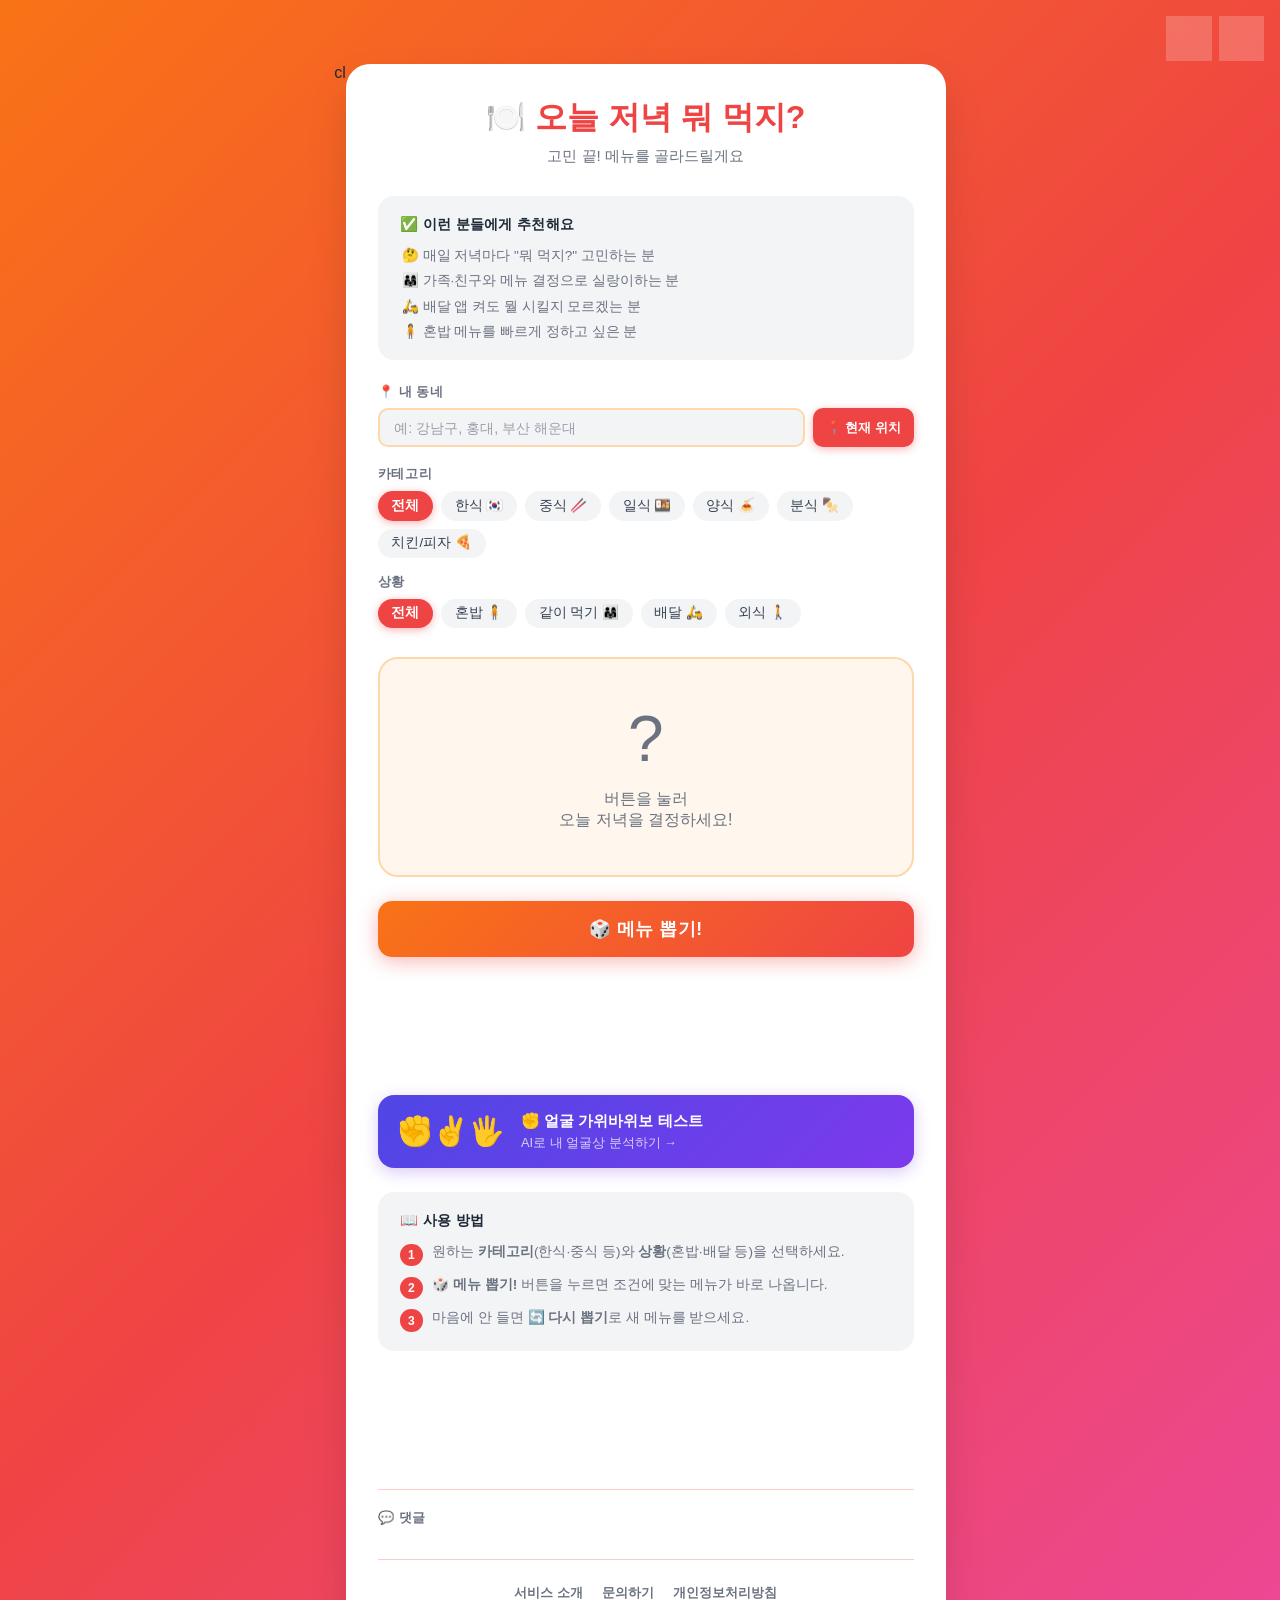
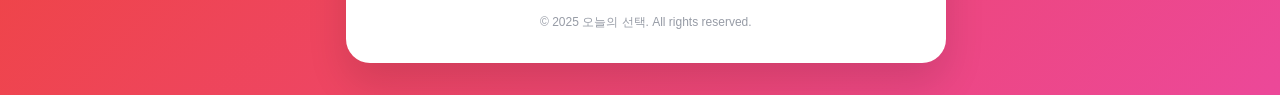
==== index.html @ 1752e68c "Add Microsoft Clarity (wq8yi0f5go) to all HTML pages Co-Authored-By: Claude Sonnet 4.6 <noreply@anth" ====
cl

<!DOCTYPE html>
<html lang="ko">
<head>
    <!-- Google tag (gtag.js) -->
    <script async src="https://www.googletagmanager.com/gtag/js?id=G-WR3RTEYFXM"></script>
    <script>
      window.dataLayer = window.dataLayer || [];
      function gtag(){dataLayer.push(arguments);}
      gtag('js', new Date());

      gtag('config', 'G-WR3RTEYFXM');
    </script>
    <script type="text/javascript">
      (function(c,l,a,r,i,t,y){
          c[a]=c[a]||function(){(c[a].q=c[a].q||[]).push(arguments)};
          t=l.createElement(r);t.async=1;t.src="https://www.clarity.ms/tag/"+i;
          y=l.getElementsByTagName(r)[0];y.parentNode.insertBefore(t,y);
      })(window, document, "clarity", "script", "wq8yi0f5go");
    </script>
    <meta charset="UTF-8">
    <meta name="viewport" content="width=device-width, initial-scale=1.0">
    <meta name="google-adsense-account" content="ca-pub-1196075023394827">
    <meta name="description" content="오늘 저녁 메뉴 고민, 이제 끝! 한식·중식·일식·양식·분식·치킨피자 중 상황에 맞는 메뉴를 1초 만에 추천받으세요. 혼밥, 배달, 외식, 같이 먹기 필터 지원.">
    <title>오늘 저녁 뭐 먹지? — 저녁 메뉴 랜덤 추천기</title>
    <link rel="stylesheet" href="style.css">
    <script async src="https://pagead2.googlesyndication.com/pagead/js/adsbygoogle.js?client=ca-pub-1196075023394827"
     crossorigin="anonymous"></script>
</head>
<body>
    <div class="top-controls">
        <button id="lang-toggle" class="ctrl-btn" title="Switch Language">EN</button>
        <button id="theme-toggle" class="ctrl-btn" title="Toggle Theme">🌙</button>
    </div>

    <div class="container">
        <h1 data-i18n="title">🍽️ 오늘 저녁 뭐 먹지?</h1>
        <p class="subtitle" data-i18n="subtitle">고민 끝! 메뉴를 골라드릴게요</p>

        <div class="info-section">
            <h2 data-i18n="recommendTitle">✅ 이런 분들에게 추천해요</h2>
            <ul>
                <li data-i18n="recommend1">🤔 매일 저녁마다 "뭐 먹지?" 고민하는 분</li>
                <li data-i18n="recommend2">👨‍👩‍👧 가족·친구와 메뉴 결정으로 실랑이하는 분</li>
                <li data-i18n="recommend3">🛵 배달 앱 켜도 뭘 시킬지 모르겠는 분</li>
                <li data-i18n="recommend4">🧍 혼밥 메뉴를 빠르게 정하고 싶은 분</li>
            </ul>
        </div>

        <div class="location-input-wrap">
            <label class="filter-label" for="location-input" data-i18n="locationLabel">📍 내 동네</label>
            <div class="location-row">
                <input type="text" id="location-input" class="location-input"
                    placeholder="예: 강남구, 홍대, 부산 해운대"
                    data-placeholder-ko="예: 강남구, 홍대, 부산 해운대"
                    data-placeholder-en="e.g. Gangnam, Hongdae, Busan"
                    maxlength="40">
                <button id="locate-btn" class="locate-btn" data-i18n="locateBtn" title="현재 위치 자동 감지">📍 현재 위치</button>
            </div>
        </div>

        <div class="filters">
            <div class="filter-group">
                <span class="filter-label" data-i18n="categoryLabel">카테고리</span>
                <div class="filter-buttons" id="category-filters">
                    <button class="filter-btn active" data-value="all" data-i18n="cat.all">전체</button>
                    <button class="filter-btn" data-value="korean" data-i18n="cat.korean">한식 🇰🇷</button>
                    <button class="filter-btn" data-value="chinese" data-i18n="cat.chinese">중식 🥢</button>
                    <button class="filter-btn" data-value="japanese" data-i18n="cat.japanese">일식 🍱</button>
                    <button class="filter-btn" data-value="western" data-i18n="cat.western">양식 🍝</button>
                    <button class="filter-btn" data-value="snack" data-i18n="cat.snack">분식 🍢</button>
                    <button class="filter-btn" data-value="chicken" data-i18n="cat.chicken">치킨/피자 🍕</button>
                </div>
            </div>
            <div class="filter-group">
                <span class="filter-label" data-i18n="situationLabel">상황</span>
                <div class="filter-buttons" id="situation-filters">
                    <button class="filter-btn active" data-value="all" data-i18n="sit.all">전체</button>
                    <button class="filter-btn" data-value="solo" data-i18n="sit.solo">혼밥 🧍</button>
                    <button class="filter-btn" data-value="together" data-i18n="sit.together">같이 먹기 👨‍👩‍👧</button>
                    <button class="filter-btn" data-value="delivery" data-i18n="sit.delivery">배달 🛵</button>
                    <button class="filter-btn" data-value="dine-out" data-i18n="sit.dineOut">외식 🚶</button>
                </div>
            </div>
        </div>

        <div class="result-area">
            <div class="result-card" id="result-card">
                <div class="card-placeholder" id="card-placeholder">
                    <span class="question-mark">?</span>
                    <p data-i18n="placeholderText">버튼을 눌러<br>오늘 저녁을 결정하세요!</p>
                </div>
                <div class="card-result hidden" id="card-result">
                    <div class="food-emoji" id="food-emoji"></div>
                    <div class="food-name" id="food-name"></div>
                    <div class="food-tags" id="food-tags"></div>
                    <div class="food-desc" id="food-desc"></div>
                    <div class="recipe-section" id="recipe-section">
                        <p class="recipe-title" data-i18n="recipeTitle">📋 만드는 방법</p>
                        <ol class="recipe-steps" id="recipe-steps"></ol>
                    </div>
                </div>
            </div>
        </div>

        <div class="action-buttons">
            <button id="pick-btn" class="pick-btn" data-i18n="pickBtn">🎲 메뉴 뽑기!</button>
            <button id="restaurant-btn" class="restaurant-btn hidden" data-i18n="restaurantBtn">📍 근처 맛집 찾기</button>
        </div>

        <div style="margin: 1.5rem 0; text-align: center; min-height: 90px;">
            <ins class="adsbygoogle"
                 style="display:block"
                 data-ad-client="ca-pub-1196075023394827"
                 data-ad-slot="auto"
                 data-ad-format="auto"
                 data-full-width-responsive="true"></ins>
            <script>(adsbygoogle = window.adsbygoogle || []).push({});</script>
        </div>

        <a href="./rps" class="app-link">
            <span class="app-link-emoji">✊✌️🖐️</span>
            <div class="app-link-text">
                <span class="app-link-title" data-i18n="rpsLinkTitle">얼굴 가위바위보 테스트</span>
                <span class="app-link-desc" data-i18n="rpsLinkDesc">AI로 내 얼굴상 분석하기 →</span>
            </div>
        </a>

        <div class="info-section">
            <h2 data-i18n="howToTitle">📖 사용 방법</h2>
            <ol class="step-list">
                <li><span data-i18n="howTo1">원하는 <strong>카테고리</strong>(한식·중식 등)와 <strong>상황</strong>(혼밥·배달 등)을 선택하세요.</span></li>
                <li><span data-i18n="howTo2"><strong>🎲 메뉴 뽑기!</strong> 버튼을 누르면 조건에 맞는 메뉴가 바로 나옵니다.</span></li>
                <li><span data-i18n="howTo3">마음에 안 들면 <strong>🔄 다시 뽑기</strong>로 새 메뉴를 받으세요.</span></li>
            </ol>
        </div>

        <div class="history hidden" id="history">
            <p class="history-title" data-i18n="historyTitle">최근 추천 기록</p>
            <div id="history-list"></div>
        </div>

        <div style="margin: 1.5rem 0; text-align: center; min-height: 90px;">
            <ins class="adsbygoogle"
                 style="display:block"
                 data-ad-client="ca-pub-1196075023394827"
                 data-ad-slot="auto"
                 data-ad-format="auto"
                 data-full-width-responsive="true"></ins>
            <script>(adsbygoogle = window.adsbygoogle || []).push({});</script>
        </div>

        <div class="comments-section">
            <p class="comments-title" data-i18n="commentsTitle">💬 댓글</p>
            <div id="disqus_thread"></div>
            <noscript>댓글을 보려면 JavaScript를 활성화해주세요. <a href="https://disqus.com/?ref_noscript">comments powered by Disqus.</a></noscript>
        </div>

        <footer class="site-footer">
            <nav>
                <a href="./about">서비스 소개</a>
                <a href="./contact">문의하기</a>
                <a href="./privacy">개인정보처리방침</a>
            </nav>
            <p>© 2025 오늘의 선택. All rights reserved.</p>
        </footer>
    </div>

    <script src="main.js?v=2"></script>
    <script>
        var disqus_config = function () {
            this.page.url = window.location.href;
            this.page.identifier = 'dinner-picker-v1';
        };
        (function() {
            var d = document, s = d.createElement('script');
            s.src = 'https://productbuilderlecture-1.disqus.com/embed.js';
            s.setAttribute('data-timestamp', +new Date());
            (d.head || d.body).appendChild(s);
        })();
    </script>
</body>
</html>
---- style.css ----
:root {
    --bg-gradient: linear-gradient(135deg, #f97316 0%, #ef4444 50%, #ec4899 100%);
    --container-bg: #ffffff;
    --text-color: #1f2937;
    --subtitle-color: #6b7280;
    --title-color: #ef4444;
    --card-shadow: 0 20px 40px rgba(0, 0, 0, 0.12);
    --btn-bg: linear-gradient(135deg, #f97316, #ef4444);
    --btn-shadow: rgba(239, 68, 68, 0.4);
    --filter-bg: #f3f4f6;
    --filter-active-bg: #ef4444;
    --filter-active-text: #ffffff;
    --filter-text: #374151;
    --card-bg: #fff7ed;
    --card-border: #fed7aa;
    --history-bg: #fef2f2;
    --history-border: #fecaca;
    --reroll-bg: #f3f4f6;
    --reroll-color: #374151;
    --tag-bg: #fee2e2;
    --tag-color: #dc2626;
}

body.dark-mode {
    --bg-gradient: linear-gradient(135deg, #1c1917 0%, #1e1b4b 100%);
    --container-bg: #1f2937;
    --text-color: #f9fafb;
    --subtitle-color: #9ca3af;
    --title-color: #fb923c;
    --card-shadow: 0 20px 40px rgba(0, 0, 0, 0.5);
    --btn-bg: linear-gradient(135deg, #ea580c, #dc2626);
    --btn-shadow: rgba(234, 88, 12, 0.4);
    --filter-bg: #374151;
    --filter-active-bg: #ea580c;
    --filter-active-text: #ffffff;
    --filter-text: #d1d5db;
    --card-bg: #292524;
    --card-border: #44403c;
    --history-bg: #1c1917;
    --history-border: #44403c;
    --reroll-bg: #374151;
    --reroll-color: #e5e7eb;
    --tag-bg: #431407;
    --tag-color: #fb923c;
}

* {
    box-sizing: border-box;
    margin: 0;
    padding: 0;
}

body {
    font-family: 'Apple SD Gothic Neo', 'Malgun Gothic', sans-serif;
    background: var(--bg-gradient);
    color: var(--text-color);
    min-height: 100vh;
    display: flex;
    justify-content: center;
    align-items: flex-start;
    padding: 4rem 1rem 2rem;
    transition: background 0.3s;
}

.top-controls {
    position: fixed;
    top: 1rem;
    right: 1rem;
    display: flex;
    gap: 0.5rem;
    z-index: 100;
}

.ctrl-btn {
    background: rgba(255, 255, 255, 0.2);
    border: 2px solid rgba(255, 255, 255, 0.5);
    color: white;
    font-size: 1rem;
    font-weight: 700;
    width: 2.8rem;
    height: 2.8rem;
    border-radius: 50%;
    cursor: pointer;
    display: flex;
    justify-content: center;
    align-items: center;
    transition: all 0.3s;
    backdrop-filter: blur(4px);
    font-family: inherit;
    letter-spacing: 0.03em;
}

.ctrl-btn:hover {
    background: rgba(255, 255, 255, 0.35);
    border-color: white;
    transform: scale(1.1);
}

/* keep old selector working for JS that references themeToggle */
.theme-toggle { font-size: 1.3rem; }

.container {
    background: var(--container-bg);
    padding: 2rem;
    border-radius: 24px;
    box-shadow: var(--card-shadow);
    width: 100%;
    max-width: 600px;
    transition: background 0.3s, box-shadow 0.3s;
}

h1 {
    color: var(--title-color);
    font-size: 2rem;
    text-align: center;
    margin-bottom: 0.4rem;
}

.subtitle {
    color: var(--subtitle-color);
    text-align: center;
    margin-bottom: 1.8rem;
    font-size: 0.95rem;
}

.filters {
    display: flex;
    flex-direction: column;
    gap: 1rem;
    margin-bottom: 1.8rem;
}

.filter-group {
    display: flex;
    flex-direction: column;
    gap: 0.5rem;
}

.filter-label {
    font-size: 0.8rem;
    font-weight: 700;
    color: var(--subtitle-color);
    text-transform: uppercase;
    letter-spacing: 0.05em;
}

.filter-buttons {
    display: flex;
    flex-wrap: wrap;
    gap: 0.5rem;
}

.filter-btn {
    padding: 0.35rem 0.85rem;
    border-radius: 999px;
    border: none;
    background: var(--filter-bg);
    color: var(--filter-text);
    font-size: 0.85rem;
    cursor: pointer;
    transition: all 0.2s;
    font-family: inherit;
}

.filter-btn:hover {
    opacity: 0.8;
    transform: translateY(-1px);
}

.filter-btn.active {
    background: var(--filter-active-bg);
    color: var(--filter-active-text);
    font-weight: 600;
    box-shadow: 0 2px 8px var(--btn-shadow);
}

.result-area {
    margin-bottom: 1.5rem;
}

.result-card {
    background: var(--card-bg);
    border: 2px solid var(--card-border);
    border-radius: 20px;
    padding: 2.5rem 2rem;
    min-height: 220px;
    display: flex;
    align-items: center;
    justify-content: center;
    transition: all 0.3s;
    position: relative;
    overflow: hidden;
}

.result-card.revealed {
    border-color: var(--filter-active-bg);
    box-shadow: 0 0 0 3px var(--btn-shadow);
}

.card-placeholder {
    text-align: center;
    color: var(--subtitle-color);
}

.question-mark {
    font-size: 4rem;
    display: block;
    margin-bottom: 0.8rem;
    animation: pulse 2s infinite;
}

@keyframes pulse {
    0%, 100% { transform: scale(1); opacity: 0.8; }
    50% { transform: scale(1.1); opacity: 1; }
}

@keyframes spin-in {
    0% { transform: rotateY(90deg) scale(0.8); opacity: 0; }
    60% { transform: rotateY(-10deg) scale(1.05); opacity: 1; }
    100% { transform: rotateY(0deg) scale(1); opacity: 1; }
}

@keyframes shake {
    0%, 100% { transform: translateX(0); }
    20% { transform: translateX(-6px); }
    40% { transform: translateX(6px); }
    60% { transform: translateX(-4px); }
    80% { transform: translateX(4px); }
}

.card-result {
    text-align: center;
    width: 100%;
    animation: spin-in 0.5s ease-out;
}

.card-result.hidden,
.card-placeholder.hidden {
    display: none;
}

.food-emoji {
    font-size: 4.5rem;
    margin-bottom: 0.8rem;
    display: block;
    line-height: 1;
}

.food-name {
    font-size: 1.8rem;
    font-weight: 800;
    color: var(--title-color);
    margin-bottom: 0.8rem;
}

.food-tags {
    display: flex;
    gap: 0.4rem;
    justify-content: center;
    flex-wrap: wrap;
    margin-bottom: 0.7rem;
}

.tag {
    background: var(--tag-bg);
    color: var(--tag-color);
    font-size: 0.78rem;
    font-weight: 600;
    padding: 0.2rem 0.6rem;
    border-radius: 999px;
}

.food-desc {
    color: var(--subtitle-color);
    font-size: 0.9rem;
    line-height: 1.5;
}

.recipe-section {
    margin-top: 1rem;
    padding-top: 1rem;
    border-top: 1px dashed var(--card-border);
    text-align: left;
}

.recipe-title {
    font-size: 0.8rem;
    font-weight: 800;
    color: var(--subtitle-color);
    text-transform: uppercase;
    letter-spacing: 0.05em;
    margin-bottom: 0.6rem;
    text-align: center;
}

.recipe-steps {
    counter-reset: recipe;
    list-style: none;
    display: flex;
    flex-direction: column;
    gap: 0.5rem;
}

.recipe-steps li {
    counter-increment: recipe;
    display: flex;
    align-items: flex-start;
    gap: 0.5rem;
    font-size: 0.83rem;
    color: var(--subtitle-color);
    line-height: 1.5;
}

.recipe-steps li::before {
    content: counter(recipe);
    background: var(--card-border);
    color: var(--title-color);
    font-size: 0.72rem;
    font-weight: 800;
    min-width: 1.3rem;
    height: 1.3rem;
    border-radius: 50%;
    display: flex;
    align-items: center;
    justify-content: center;
    flex-shrink: 0;
    margin-top: 0.1rem;
}

.action-buttons {
    display: flex;
    flex-direction: column;
    gap: 0.75rem;
    margin-bottom: 1.5rem;
}

.pick-btn {
    width: 100%;
    padding: 1rem;
    background: var(--btn-bg);
    color: white;
    border: none;
    border-radius: 14px;
    font-size: 1.1rem;
    font-weight: 700;
    cursor: pointer;
    transition: all 0.2s;
    box-shadow: 0 4px 20px var(--btn-shadow);
    font-family: inherit;
    letter-spacing: 0.03em;
}

.pick-btn:hover {
    transform: translateY(-2px);
    box-shadow: 0 8px 28px var(--btn-shadow);
}

.pick-btn:active {
    transform: translateY(0);
    animation: shake 0.3s ease;
}

.reroll-btn {
    width: 100%;
    padding: 0.75rem;
    background: var(--reroll-bg);
    color: var(--reroll-color);
    border: none;
    border-radius: 14px;
    font-size: 1rem;
    font-weight: 600;
    cursor: pointer;
    transition: all 0.2s;
    font-family: inherit;
}

.reroll-btn:hover {
    opacity: 0.8;
    transform: translateY(-1px);
}

.restaurant-btn {
    width: 100%;
    padding: 0.75rem;
    background: linear-gradient(135deg, #10b981, #059669);
    color: #ffffff;
    border: none;
    border-radius: 14px;
    font-size: 1rem;
    font-weight: 700;
    cursor: pointer;
    transition: all 0.2s;
    font-family: inherit;
    letter-spacing: 0.02em;
    box-shadow: 0 4px 16px rgba(16, 185, 129, 0.3);
}

.restaurant-btn:hover {
    transform: translateY(-2px);
    box-shadow: 0 8px 24px rgba(16, 185, 129, 0.4);
}

.restaurant-btn:active { transform: translateY(0); }

/* ── Location input ── */
.location-input-wrap {
    margin-bottom: 1.2rem;
    display: flex;
    flex-direction: column;
    gap: 0.45rem;
}

.location-row {
    display: flex;
    gap: 0.5rem;
}

.location-input {
    flex: 1;
    padding: 0.6rem 0.9rem;
    border-radius: 10px;
    border: 2px solid var(--card-border);
    background: var(--filter-bg);
    color: var(--text-color);
    font-size: 0.9rem;
    font-family: inherit;
    outline: none;
    transition: border-color 0.2s;
}

.location-input:focus {
    border-color: var(--filter-active-bg);
}

.location-input::placeholder {
    color: var(--subtitle-color);
    opacity: 0.65;
}

.locate-btn {
    padding: 0.6rem 0.8rem;
    border-radius: 10px;
    background: var(--filter-active-bg);
    color: white;
    border: none;
    cursor: pointer;
    font-size: 0.82rem;
    font-weight: 700;
    font-family: inherit;
    white-space: nowrap;
    flex-shrink: 0;
    transition: all 0.2s;
    box-shadow: 0 2px 8px var(--btn-shadow);
}

.locate-btn:hover { opacity: 0.85; transform: translateY(-1px); }
.locate-btn:disabled { opacity: 0.5; cursor: not-allowed; transform: none; }

.hidden {
    display: none !important;
}

.history {
    background: var(--history-bg);
    border: 1px solid var(--history-border);
    border-radius: 16px;
    padding: 1rem 1.2rem;
}

.history-title {
    font-size: 0.82rem;
    font-weight: 700;
    color: var(--subtitle-color);
    text-transform: uppercase;
    letter-spacing: 0.05em;
    margin-bottom: 0.75rem;
}

#history-list {
    display: flex;
    flex-wrap: wrap;
    gap: 0.5rem;
}

.history-item {
    background: var(--tag-bg);
    color: var(--tag-color);
    font-size: 0.85rem;
    padding: 0.3rem 0.75rem;
    border-radius: 999px;
    font-weight: 500;
}

.app-link {
    display: flex;
    align-items: center;
    gap: 1rem;
    background: linear-gradient(135deg, #4f46e5, #7c3aed);
    border-radius: 16px;
    padding: 1rem 1.2rem;
    text-decoration: none;
    margin-bottom: 1.5rem;
    transition: all 0.2s;
    box-shadow: 0 4px 16px rgba(109, 40, 217, 0.25);
}
.app-link:hover { transform: translateY(-2px); box-shadow: 0 8px 24px rgba(109, 40, 217, 0.35); }

.app-link-emoji { font-size: 1.8rem; flex-shrink: 0; }

.app-link-text {
    display: flex; flex-direction: column; gap: 0.2rem;
}
.app-link-title {
    font-size: 0.95rem; font-weight: 800;
    color: #ffffff;
}
.app-link-desc {
    font-size: 0.8rem; color: rgba(255,255,255,0.75);
}

.comments-section {
    margin-top: 1.5rem;
    border-top: 1px solid var(--history-border);
    padding-top: 1.2rem;
}

.comments-title {
    font-size: 0.82rem;
    font-weight: 700;
    color: var(--subtitle-color);
    text-transform: uppercase;
    letter-spacing: 0.05em;
    margin-bottom: 1rem;
}

#disqus_thread {
    color-scheme: light;
}

body.dark-mode #disqus_thread {
    color-scheme: dark;
}

/* ── Site Footer ── */
.site-footer {
    margin-top: 2rem;
    padding-top: 1.5rem;
    border-top: 1px solid var(--history-border);
    text-align: center;
}

.site-footer nav {
    display: flex;
    justify-content: center;
    flex-wrap: wrap;
    gap: 0.3rem 1.2rem;
    margin-bottom: 0.75rem;
}

.site-footer nav a {
    font-size: 0.82rem;
    color: var(--subtitle-color);
    text-decoration: none;
    font-weight: 600;
    transition: color 0.2s;
}

.site-footer nav a:hover {
    color: var(--title-color);
}

.site-footer p {
    font-size: 0.75rem;
    color: var(--subtitle-color);
    opacity: 0.7;
}

/* ── Info Section ── */
.info-section {
    background: var(--filter-bg);
    border-radius: 16px;
    padding: 1.2rem 1.4rem;
    margin-bottom: 1.5rem;
}

.info-section h2 {
    font-size: 0.9rem;
    font-weight: 800;
    color: var(--text-color);
    margin-bottom: 0.8rem;
    letter-spacing: 0.02em;
}

.info-section ul {
    list-style: none;
    display: flex;
    flex-direction: column;
    gap: 0.45rem;
}

.info-section ul li {
    font-size: 0.85rem;
    color: var(--subtitle-color);
    padding-left: 0.1rem;
}

.step-list {
    counter-reset: steps;
    list-style: none;
    display: flex;
    flex-direction: column;
    gap: 0.6rem;
}

.step-list li {
    counter-increment: steps;
    display: flex;
    align-items: flex-start;
    gap: 0.6rem;
    font-size: 0.85rem;
    color: var(--subtitle-color);
}

.step-list li::before {
    content: counter(steps);
    background: var(--filter-active-bg);
    color: #fff;
    font-size: 0.75rem;
    font-weight: 800;
    width: 1.4rem;
    height: 1.4rem;
    border-radius: 50%;
    display: flex;
    align-items: center;
    justify-content: center;
    flex-shrink: 0;
    margin-top: 0.05rem;
}

/* ── Static pages (about, contact, privacy) ── */
.page-container {
    background: var(--container-bg);
    padding: 2rem;
    border-radius: 24px;
    box-shadow: var(--card-shadow);
    width: 100%;
    max-width: 680px;
    transition: background 0.3s, box-shadow 0.3s;
}

.page-back {
    display: inline-flex;
    align-items: center;
    gap: 0.3rem;
    font-size: 0.85rem;
    font-weight: 600;
    color: var(--subtitle-color);
    text-decoration: none;
    margin-bottom: 1.5rem;
    padding: 0.35rem 0.8rem;
    border-radius: 999px;
    background: var(--filter-bg);
    border: 1px solid var(--history-border);
    transition: all 0.2s;
}

.page-back:hover { opacity: 0.75; transform: translateX(-2px); }

.page-header {
    margin-bottom: 2rem;
    padding-bottom: 1.2rem;
    border-bottom: 1px solid var(--history-border);
}

.page-header h1 {
    font-size: 1.6rem;
    text-align: left;
    margin-bottom: 0.4rem;
}

.page-header p {
    font-size: 0.9rem;
    color: var(--subtitle-color);
}

.page-section {
    margin-bottom: 1.8rem;
}

.page-section h2 {
    font-size: 1rem;
    font-weight: 800;
    color: var(--text-color);
    margin-bottom: 0.7rem;
    padding-left: 0.7rem;
    border-left: 3px solid var(--filter-active-bg);
}

.page-section p, .page-section li {
    font-size: 0.9rem;
    color: var(--subtitle-color);
    line-height: 1.75;
}

.page-section ul {
    padding-left: 1.2rem;
    display: flex;
    flex-direction: column;
    gap: 0.35rem;
}

.contact-card {
    background: var(--filter-bg);
    border-radius: 14px;
    padding: 1.2rem 1.4rem;
    display: flex;
    flex-direction: column;
    gap: 0.9rem;
}

.contact-row {
    display: flex;
    align-items: center;
    gap: 0.75rem;
    font-size: 0.9rem;
    color: var(--text-color);
}

.contact-row span:first-child {
    font-size: 1.3rem;
    width: 2rem;
    text-align: center;
    flex-shrink: 0;
}

.contact-row a {
    color: var(--title-color);
    text-decoration: none;
    font-weight: 600;
}

.contact-row a:hover { text-decoration: underline; }

@media (max-width: 480px) {
    body {
        padding: 3.5rem 0.75rem 1.5rem;
    }
    .container {
        padding: 1.5rem 1.2rem;
    }
    h1 {
        font-size: 1.6rem;
    }
    .food-emoji {
        font-size: 3.5rem;
    }
    .food-name {
        font-size: 1.5rem;
    }
    .page-container {
        padding: 1.5rem 1.2rem;
    }
}
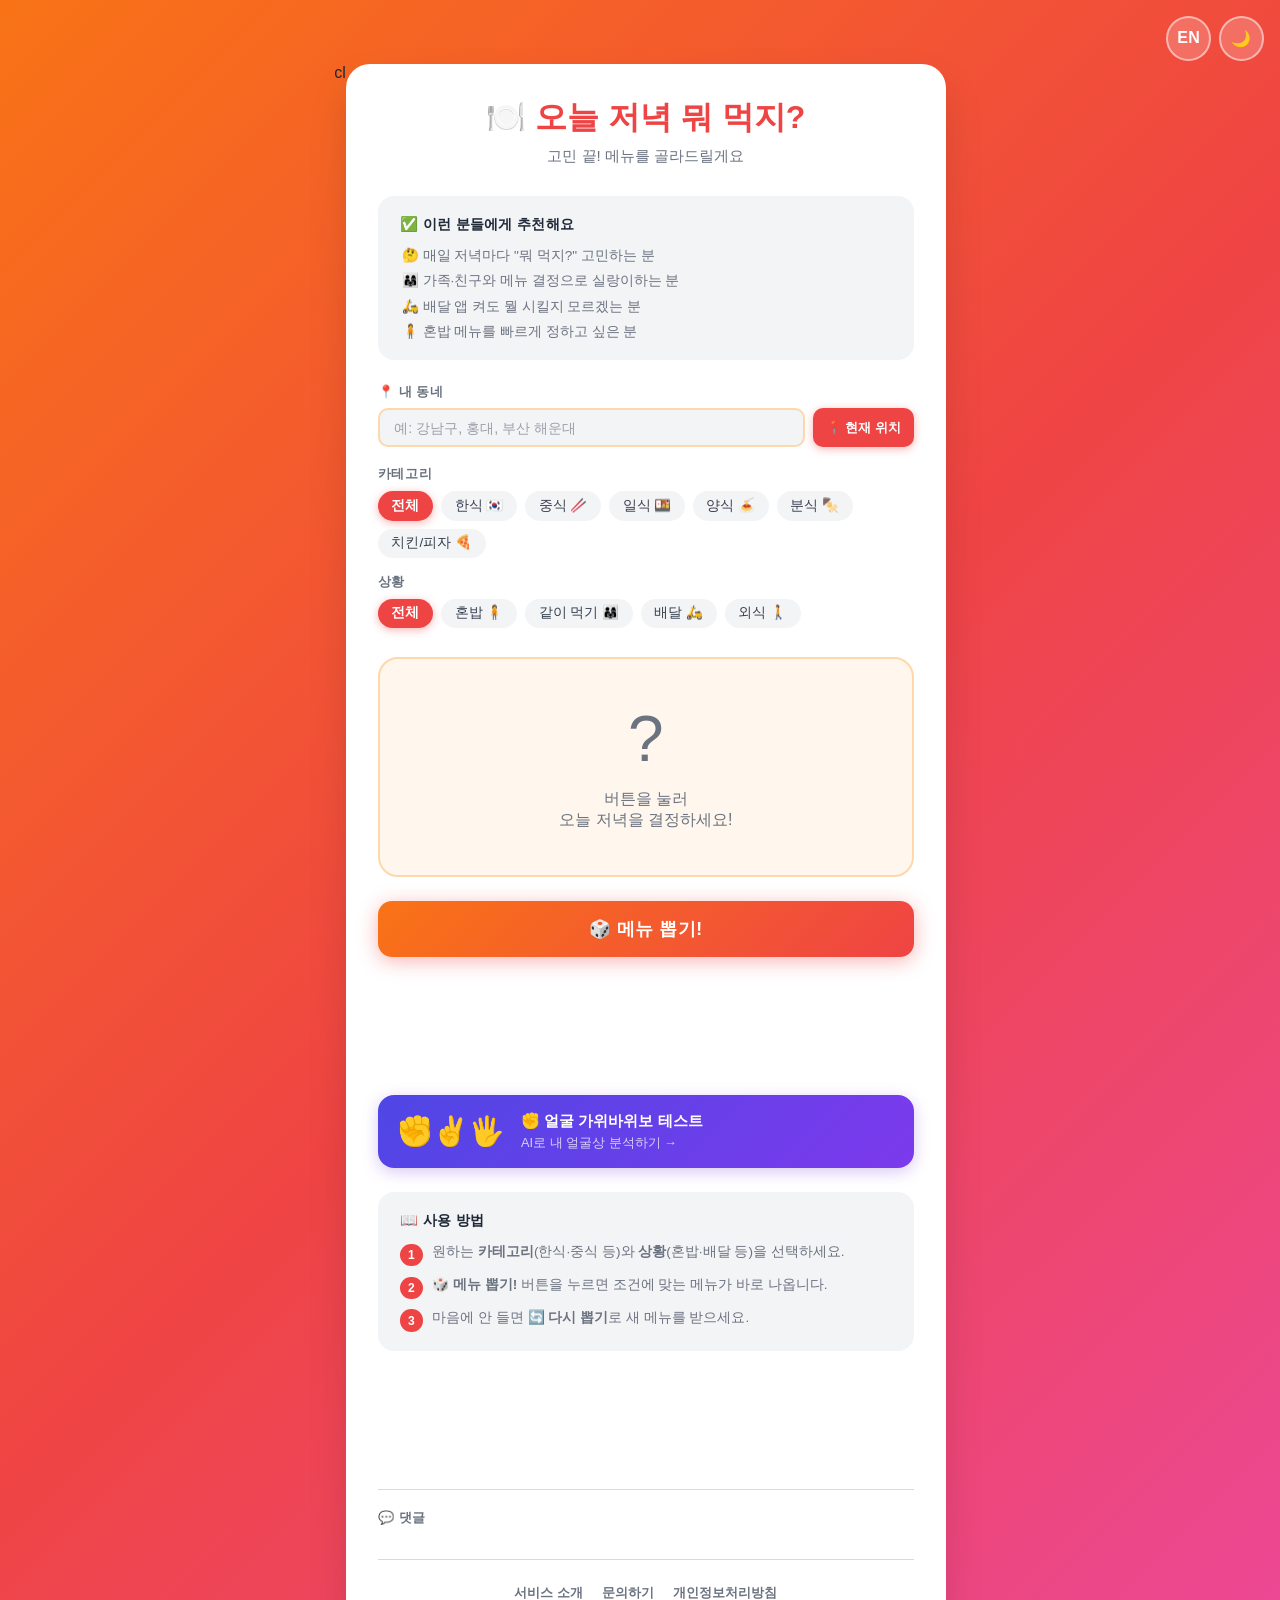
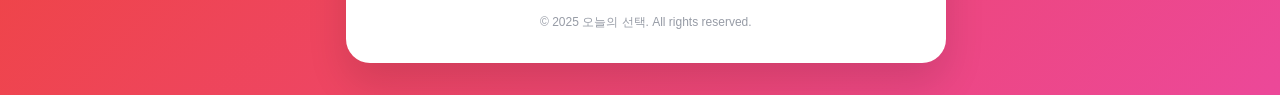
==== commit c2223a8b: "Add favicon (bowl with steam) to all HTML pages Co-Authored-By: Claude Sonnet 4.6 <noreply@anthropic" ====
--- a/index.html
+++ b/index.html
@@ -24,6 +24,8 @@
     <meta name="google-adsense-account" content="ca-pub-1196075023394827">
     <meta name="description" content="오늘 저녁 메뉴 고민, 이제 끝! 한식·중식·일식·양식·분식·치킨피자 중 상황에 맞는 메뉴를 1초 만에 추천받으세요. 혼밥, 배달, 외식, 같이 먹기 필터 지원.">
     <title>오늘 저녁 뭐 먹지? — 저녁 메뉴 랜덤 추천기</title>
+    <link rel="icon" type="image/svg+xml" href="favicon.svg">
+    <link rel="icon" type="image/x-icon" href="favicon.ico">
     <link rel="stylesheet" href="style.css">
     <script async src="https://pagead2.googlesyndication.com/pagead/js/adsbygoogle.js?client=ca-pub-1196075023394827"
      crossorigin="anonymous"></script>
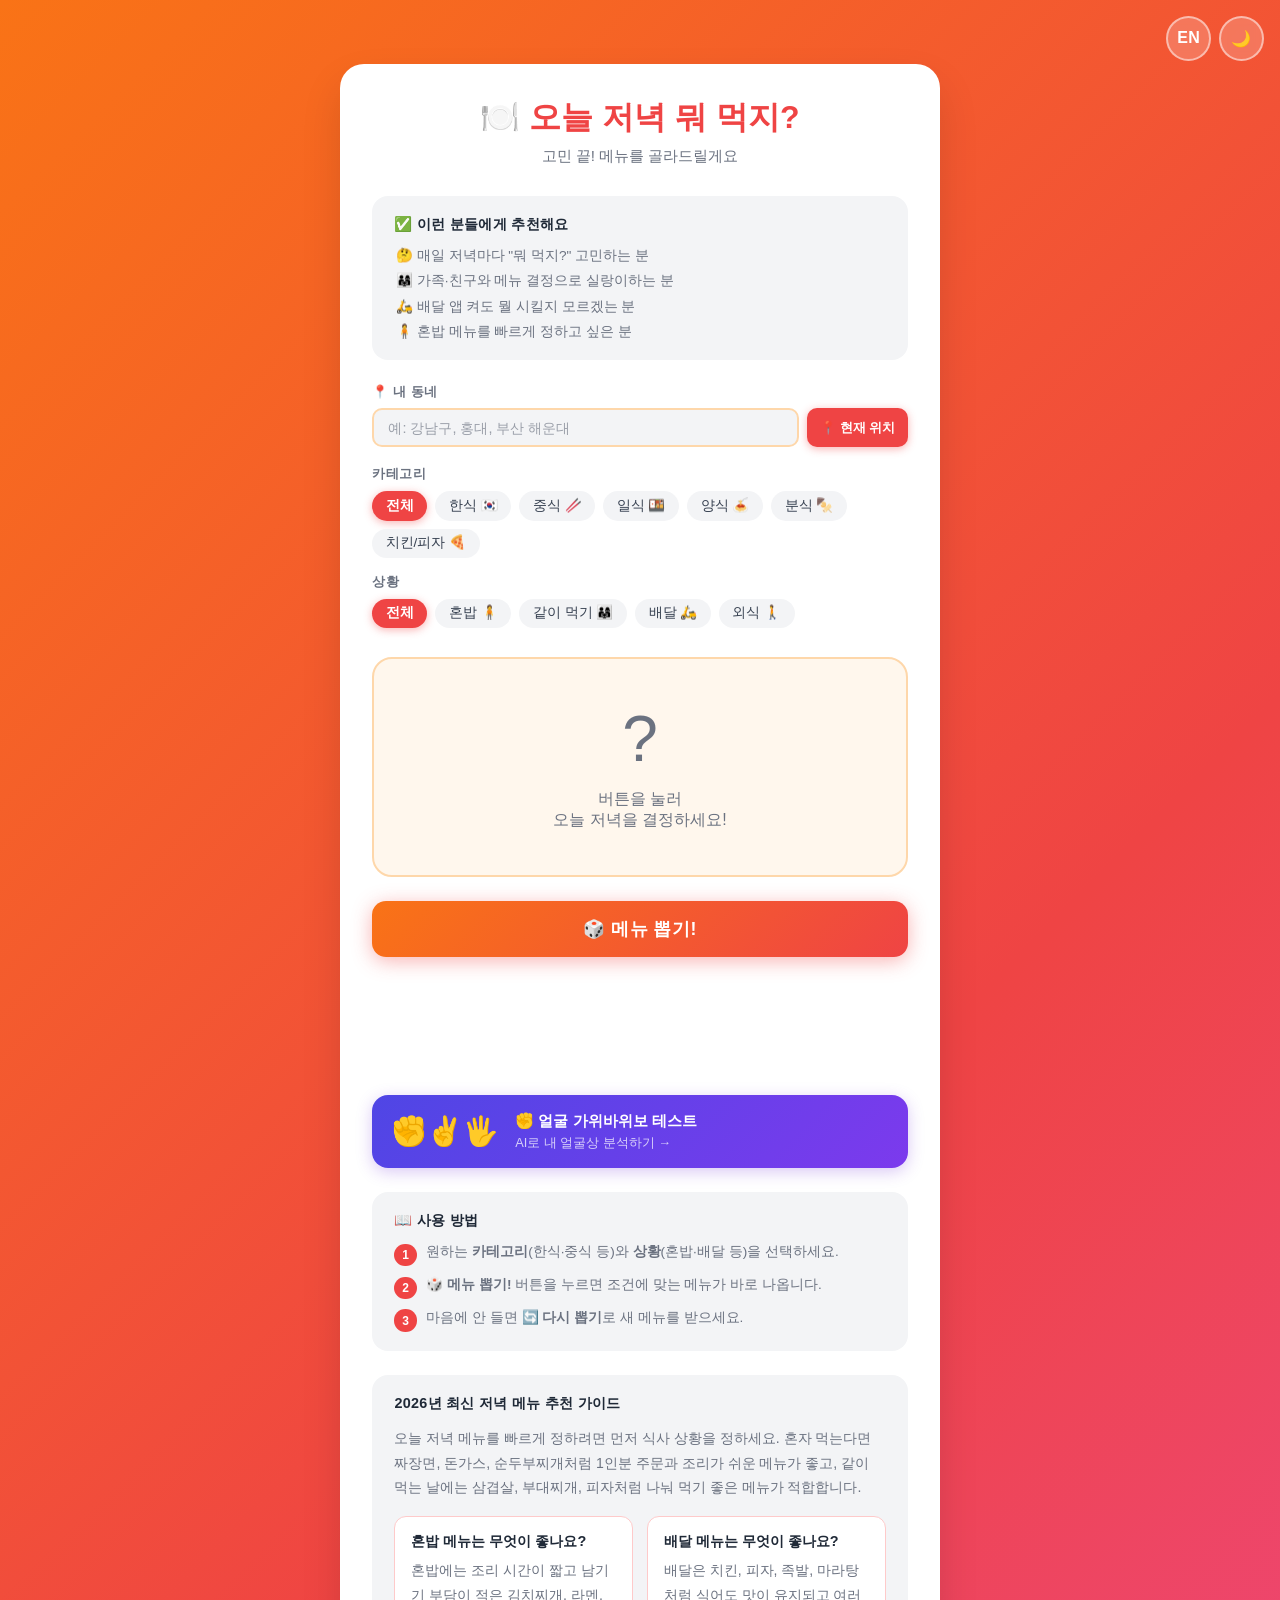
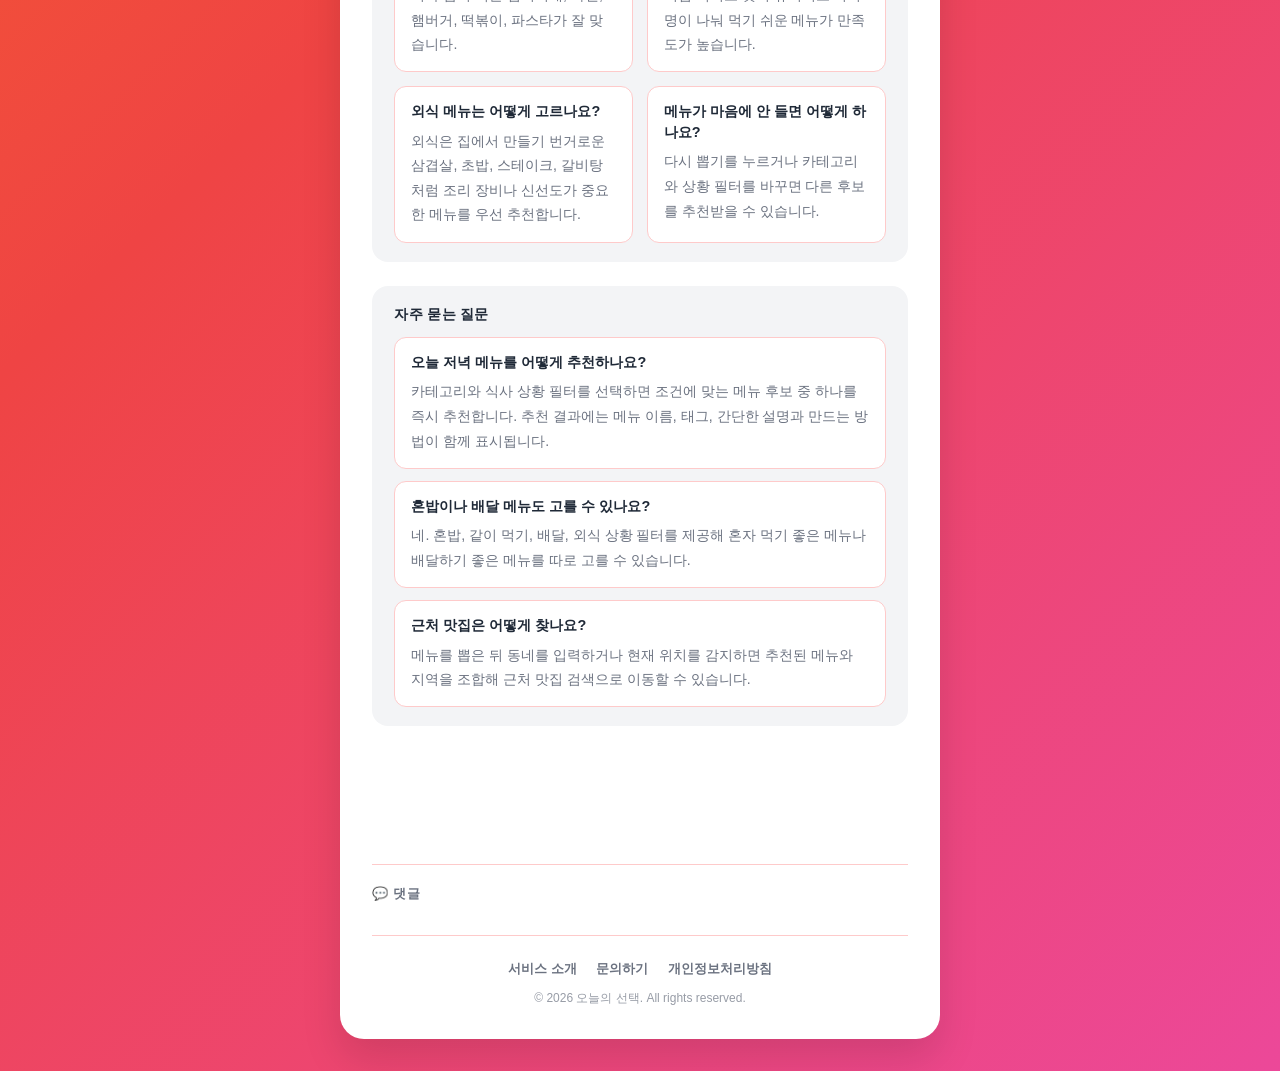
==== commit bb5a7e55: "Optimize site for SEO and AI search" ====
--- a/index.html
+++ b/index.html
@@ -1,5 +1,3 @@
-cl
-
 <!DOCTYPE html>
 <html lang="ko">
 <head>
@@ -23,12 +21,103 @@
     <meta name="viewport" content="width=device-width, initial-scale=1.0">
     <meta name="google-adsense-account" content="ca-pub-1196075023394827">
     <meta name="description" content="오늘 저녁 메뉴 고민, 이제 끝! 한식·중식·일식·양식·분식·치킨피자 중 상황에 맞는 메뉴를 1초 만에 추천받으세요. 혼밥, 배달, 외식, 같이 먹기 필터 지원.">
+    <meta name="robots" content="index, follow, max-image-preview:large, max-snippet:-1, max-video-preview:-1">
+    <meta name="author" content="오늘의 선택">
+    <meta name="theme-color" content="#ef4444">
+    <link rel="canonical" href="https://leemunsu81.github.io/product-builder-lecture/">
+    <link rel="alternate" hreflang="ko" href="https://leemunsu81.github.io/product-builder-lecture/">
+    <link rel="alternate" hreflang="x-default" href="https://leemunsu81.github.io/product-builder-lecture/">
+    <meta property="og:type" content="website">
+    <meta property="og:locale" content="ko_KR">
+    <meta property="og:site_name" content="오늘의 선택">
+    <meta property="og:title" content="오늘 저녁 뭐 먹지? — 저녁 메뉴 랜덤 추천기">
+    <meta property="og:description" content="한식·중식·일식·양식·분식·치킨피자와 혼밥·배달·외식 상황을 조합해 오늘 저녁 메뉴를 빠르게 추천합니다.">
+    <meta property="og:url" content="https://leemunsu81.github.io/product-builder-lecture/">
+    <meta name="twitter:card" content="summary_large_image">
+    <meta property="og:image" content="https://leemunsu81.github.io/product-builder-lecture/og-image.svg">
+    <meta property="og:image:type" content="image/svg+xml">
+    <meta property="og:image:width" content="1200">
+    <meta property="og:image:height" content="630">
+    <meta name="twitter:image" content="https://leemunsu81.github.io/product-builder-lecture/og-image.svg">
+    <meta name="twitter:title" content="오늘 저녁 뭐 먹지? — 저녁 메뉴 랜덤 추천기">
+    <meta name="twitter:description" content="상황과 카테고리에 맞춰 오늘 저녁 메뉴를 1초 만에 추천받으세요.">
     <title>오늘 저녁 뭐 먹지? — 저녁 메뉴 랜덤 추천기</title>
     <link rel="icon" type="image/svg+xml" href="favicon.svg">
     <link rel="icon" type="image/x-icon" href="favicon.ico">
     <link rel="stylesheet" href="style.css">
     <script async src="https://pagead2.googlesyndication.com/pagead/js/adsbygoogle.js?client=ca-pub-1196075023394827"
      crossorigin="anonymous"></script>
+    <script type="application/ld+json">
+    {
+      "@context": "https://schema.org",
+      "@graph": [
+        {
+          "@type": "WebSite",
+          "@id": "https://leemunsu81.github.io/product-builder-lecture/#website",
+          "url": "https://leemunsu81.github.io/product-builder-lecture/",
+          "name": "오늘의 선택",
+          "inLanguage": "ko-KR",
+          "description": "저녁 메뉴 추천과 AI 얼굴 인상 분석을 제공하는 일상 결정 도우미 사이트입니다.",
+          "publisher": { "@id": "https://leemunsu81.github.io/product-builder-lecture/#organization" }
+        },
+        {
+          "@type": "Organization",
+          "@id": "https://leemunsu81.github.io/product-builder-lecture/#organization",
+          "name": "오늘의 선택",
+          "url": "https://leemunsu81.github.io/product-builder-lecture/",
+          "logo": "https://leemunsu81.github.io/product-builder-lecture/favicon.svg",
+          "contactPoint": {
+            "@type": "ContactPoint",
+            "email": "leemunsu81@gmail.com",
+            "contactType": "customer support",
+            "availableLanguage": ["ko", "en"]
+          }
+        },
+        {
+          "@type": "WebApplication",
+          "@id": "https://leemunsu81.github.io/product-builder-lecture/#dinner-picker",
+          "name": "오늘 저녁 뭐 먹지?",
+          "url": "https://leemunsu81.github.io/product-builder-lecture/",
+          "applicationCategory": "LifestyleApplication",
+          "operatingSystem": "Web",
+          "inLanguage": "ko-KR",
+          "isAccessibleForFree": true,
+          "description": "한식, 중식, 일식, 양식, 분식, 치킨·피자 카테고리와 혼밥, 같이 먹기, 배달, 외식 상황을 조합해 저녁 메뉴를 추천합니다.",
+          "offers": { "@type": "Offer", "price": "0", "priceCurrency": "KRW" }
+        },
+        {
+          "@type": "FAQPage",
+          "@id": "https://leemunsu81.github.io/product-builder-lecture/#faq",
+          "mainEntity": [
+            {
+              "@type": "Question",
+              "name": "오늘 저녁 메뉴를 어떻게 추천하나요?",
+              "acceptedAnswer": {
+                "@type": "Answer",
+                "text": "카테고리와 식사 상황 필터를 선택하면 조건에 맞는 메뉴 후보 중 하나를 즉시 추천합니다. 추천 결과에는 메뉴 이름, 태그, 간단한 설명과 만드는 방법이 함께 표시됩니다."
+              }
+            },
+            {
+              "@type": "Question",
+              "name": "혼밥이나 배달 메뉴도 고를 수 있나요?",
+              "acceptedAnswer": {
+                "@type": "Answer",
+                "text": "네. 혼밥, 같이 먹기, 배달, 외식 상황 필터를 제공해 혼자 먹기 좋은 메뉴나 배달하기 좋은 메뉴를 따로 고를 수 있습니다."
+              }
+            },
+            {
+              "@type": "Question",
+              "name": "근처 맛집은 어떻게 찾나요?",
+              "acceptedAnswer": {
+                "@type": "Answer",
+                "text": "메뉴를 뽑은 뒤 동네를 입력하거나 현재 위치를 감지하면 추천된 메뉴와 지역을 조합해 근처 맛집 검색으로 이동할 수 있습니다."
+              }
+            }
+          ]
+        }
+      ]
+    }
+    </script>
 </head>
 <body>
     <div class="top-controls">
@@ -138,6 +227,50 @@
             </ol>
         </div>
 
+
+        <section class="info-section seo-content" aria-labelledby="dinner-guide-title">
+            <h2 id="dinner-guide-title">2026년 최신 저녁 메뉴 추천 가이드</h2>
+            <p class="quick-answer">
+                오늘 저녁 메뉴를 빠르게 정하려면 먼저 식사 상황을 정하세요. 혼자 먹는다면 짜장면, 돈가스, 순두부찌개처럼 1인분 주문과 조리가 쉬운 메뉴가 좋고, 같이 먹는 날에는 삼겹살, 부대찌개, 피자처럼 나눠 먹기 좋은 메뉴가 적합합니다.
+            </p>
+            <div class="seo-grid">
+                <div>
+                    <h3>혼밥 메뉴는 무엇이 좋나요?</h3>
+                    <p>혼밥에는 조리 시간이 짧고 남기기 부담이 적은 김치찌개, 라멘, 햄버거, 떡볶이, 파스타가 잘 맞습니다.</p>
+                </div>
+                <div>
+                    <h3>배달 메뉴는 무엇이 좋나요?</h3>
+                    <p>배달은 치킨, 피자, 족발, 마라탕처럼 식어도 맛이 유지되고 여러 명이 나눠 먹기 쉬운 메뉴가 만족도가 높습니다.</p>
+                </div>
+                <div>
+                    <h3>외식 메뉴는 어떻게 고르나요?</h3>
+                    <p>외식은 집에서 만들기 번거로운 삼겹살, 초밥, 스테이크, 갈비탕처럼 조리 장비나 신선도가 중요한 메뉴를 우선 추천합니다.</p>
+                </div>
+                <div>
+                    <h3>메뉴가 마음에 안 들면 어떻게 하나요?</h3>
+                    <p>다시 뽑기를 누르거나 카테고리와 상황 필터를 바꾸면 다른 후보를 추천받을 수 있습니다.</p>
+                </div>
+            </div>
+        </section>
+
+        <section class="info-section faq-section" aria-labelledby="faq-title">
+            <h2 id="faq-title">자주 묻는 질문</h2>
+            <div class="faq-list">
+                <article>
+                    <h3>오늘 저녁 메뉴를 어떻게 추천하나요?</h3>
+                    <p>카테고리와 식사 상황 필터를 선택하면 조건에 맞는 메뉴 후보 중 하나를 즉시 추천합니다. 추천 결과에는 메뉴 이름, 태그, 간단한 설명과 만드는 방법이 함께 표시됩니다.</p>
+                </article>
+                <article>
+                    <h3>혼밥이나 배달 메뉴도 고를 수 있나요?</h3>
+                    <p>네. 혼밥, 같이 먹기, 배달, 외식 상황 필터를 제공해 혼자 먹기 좋은 메뉴나 배달하기 좋은 메뉴를 따로 고를 수 있습니다.</p>
+                </article>
+                <article>
+                    <h3>근처 맛집은 어떻게 찾나요?</h3>
+                    <p>메뉴를 뽑은 뒤 동네를 입력하거나 현재 위치를 감지하면 추천된 메뉴와 지역을 조합해 근처 맛집 검색으로 이동할 수 있습니다.</p>
+                </article>
+            </div>
+        </section>
+
         <div class="history hidden" id="history">
             <p class="history-title" data-i18n="historyTitle">최근 추천 기록</p>
             <div id="history-list"></div>
@@ -165,7 +298,7 @@
                 <a href="./contact">문의하기</a>
                 <a href="./privacy">개인정보처리방침</a>
             </nav>
-            <p>© 2025 오늘의 선택. All rights reserved.</p>
+            <p>© 2026 오늘의 선택. All rights reserved.</p>
         </footer>
     </div>
 
--- a/style.css
+++ b/style.css
@@ -761,3 +761,50 @@
         padding: 1.5rem 1.2rem;
     }
 }
+
+
+/* ── SEO and GEO content blocks ── */
+.seo-content p,
+.faq-section p {
+    font-size: 0.88rem;
+    color: var(--subtitle-color);
+    line-height: 1.75;
+}
+
+.quick-answer {
+    margin-bottom: 1rem;
+}
+
+.seo-grid {
+    display: grid;
+    grid-template-columns: repeat(2, minmax(0, 1fr));
+    gap: 0.85rem;
+}
+
+.seo-grid > div,
+.faq-list article {
+    background: var(--container-bg);
+    border: 1px solid var(--history-border);
+    border-radius: 12px;
+    padding: 0.9rem 1rem;
+}
+
+.seo-grid h3,
+.faq-list h3 {
+    font-size: 0.9rem;
+    color: var(--text-color);
+    margin-bottom: 0.4rem;
+    line-height: 1.45;
+}
+
+.faq-list {
+    display: flex;
+    flex-direction: column;
+    gap: 0.75rem;
+}
+
+@media (max-width: 560px) {
+    .seo-grid {
+        grid-template-columns: 1fr;
+    }
+}
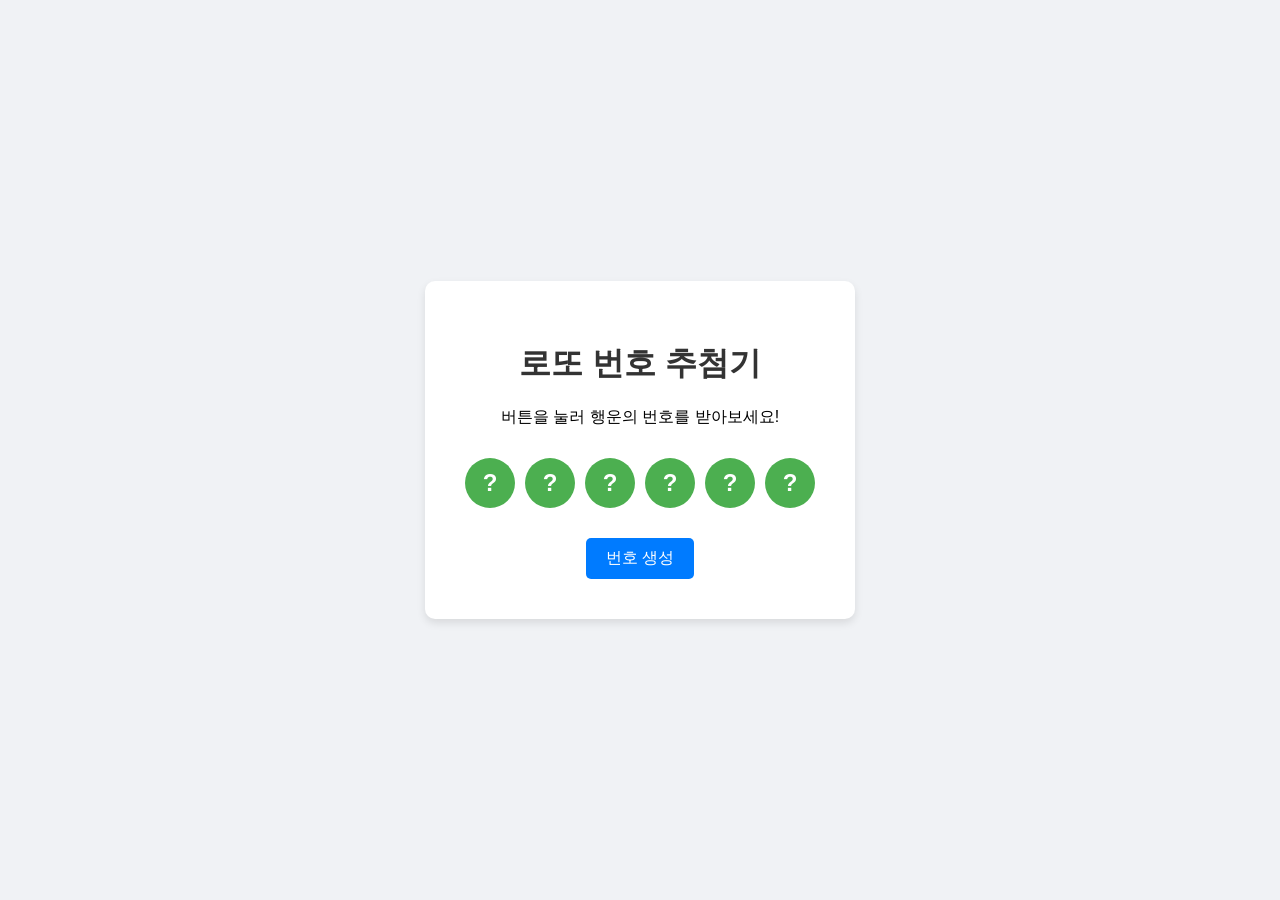
==== commit e522560b: "Create lotto number generator" ====
--- a/index.html
+++ b/index.html
@@ -1,319 +1,93 @@
 <!DOCTYPE html>
 <html lang="ko">
 <head>
-    <!-- Google tag (gtag.js) -->
-    <script async src="https://www.googletagmanager.com/gtag/js?id=G-WR3RTEYFXM"></script>
-    <script>
-      window.dataLayer = window.dataLayer || [];
-      function gtag(){dataLayer.push(arguments);}
-      gtag('js', new Date());
-
-      gtag('config', 'G-WR3RTEYFXM');
-    </script>
-    <script type="text/javascript">
-      (function(c,l,a,r,i,t,y){
-          c[a]=c[a]||function(){(c[a].q=c[a].q||[]).push(arguments)};
-          t=l.createElement(r);t.async=1;t.src="https://www.clarity.ms/tag/"+i;
-          y=l.getElementsByTagName(r)[0];y.parentNode.insertBefore(t,y);
-      })(window, document, "clarity", "script", "wq8yi0f5go");
-    </script>
     <meta charset="UTF-8">
     <meta name="viewport" content="width=device-width, initial-scale=1.0">
-    <meta name="google-adsense-account" content="ca-pub-1196075023394827">
-    <meta name="description" content="오늘 저녁 메뉴 고민, 이제 끝! 한식·중식·일식·양식·분식·치킨피자 중 상황에 맞는 메뉴를 1초 만에 추천받으세요. 혼밥, 배달, 외식, 같이 먹기 필터 지원.">
-    <meta name="robots" content="index, follow, max-image-preview:large, max-snippet:-1, max-video-preview:-1">
-    <meta name="author" content="오늘의 선택">
-    <meta name="theme-color" content="#ef4444">
-    <link rel="canonical" href="https://leemunsu81.github.io/product-builder-lecture/">
-    <link rel="alternate" hreflang="ko" href="https://leemunsu81.github.io/product-builder-lecture/">
-    <link rel="alternate" hreflang="x-default" href="https://leemunsu81.github.io/product-builder-lecture/">
-    <meta property="og:type" content="website">
-    <meta property="og:locale" content="ko_KR">
-    <meta property="og:site_name" content="오늘의 선택">
-    <meta property="og:title" content="오늘 저녁 뭐 먹지? — 저녁 메뉴 랜덤 추천기">
-    <meta property="og:description" content="한식·중식·일식·양식·분식·치킨피자와 혼밥·배달·외식 상황을 조합해 오늘 저녁 메뉴를 빠르게 추천합니다.">
-    <meta property="og:url" content="https://leemunsu81.github.io/product-builder-lecture/">
-    <meta name="twitter:card" content="summary_large_image">
-    <meta property="og:image" content="https://leemunsu81.github.io/product-builder-lecture/og-image.svg">
-    <meta property="og:image:type" content="image/svg+xml">
-    <meta property="og:image:width" content="1200">
-    <meta property="og:image:height" content="630">
-    <meta name="twitter:image" content="https://leemunsu81.github.io/product-builder-lecture/og-image.svg">
-    <meta name="twitter:title" content="오늘 저녁 뭐 먹지? — 저녁 메뉴 랜덤 추천기">
-    <meta name="twitter:description" content="상황과 카테고리에 맞춰 오늘 저녁 메뉴를 1초 만에 추천받으세요.">
-    <title>오늘 저녁 뭐 먹지? — 저녁 메뉴 랜덤 추천기</title>
-    <link rel="icon" type="image/svg+xml" href="favicon.svg">
-    <link rel="icon" type="image/x-icon" href="favicon.ico">
-    <link rel="stylesheet" href="style.css">
-    <script async src="https://pagead2.googlesyndication.com/pagead/js/adsbygoogle.js?client=ca-pub-1196075023394827"
-     crossorigin="anonymous"></script>
-    <script type="application/ld+json">
-    {
-      "@context": "https://schema.org",
-      "@graph": [
-        {
-          "@type": "WebSite",
-          "@id": "https://leemunsu81.github.io/product-builder-lecture/#website",
-          "url": "https://leemunsu81.github.io/product-builder-lecture/",
-          "name": "오늘의 선택",
-          "inLanguage": "ko-KR",
-          "description": "저녁 메뉴 추천과 AI 얼굴 인상 분석을 제공하는 일상 결정 도우미 사이트입니다.",
-          "publisher": { "@id": "https://leemunsu81.github.io/product-builder-lecture/#organization" }
-        },
-        {
-          "@type": "Organization",
-          "@id": "https://leemunsu81.github.io/product-builder-lecture/#organization",
-          "name": "오늘의 선택",
-          "url": "https://leemunsu81.github.io/product-builder-lecture/",
-          "logo": "https://leemunsu81.github.io/product-builder-lecture/favicon.svg",
-          "contactPoint": {
-            "@type": "ContactPoint",
-            "email": "leemunsu81@gmail.com",
-            "contactType": "customer support",
-            "availableLanguage": ["ko", "en"]
-          }
-        },
-        {
-          "@type": "WebApplication",
-          "@id": "https://leemunsu81.github.io/product-builder-lecture/#dinner-picker",
-          "name": "오늘 저녁 뭐 먹지?",
-          "url": "https://leemunsu81.github.io/product-builder-lecture/",
-          "applicationCategory": "LifestyleApplication",
-          "operatingSystem": "Web",
-          "inLanguage": "ko-KR",
-          "isAccessibleForFree": true,
-          "description": "한식, 중식, 일식, 양식, 분식, 치킨·피자 카테고리와 혼밥, 같이 먹기, 배달, 외식 상황을 조합해 저녁 메뉴를 추천합니다.",
-          "offers": { "@type": "Offer", "price": "0", "priceCurrency": "KRW" }
-        },
-        {
-          "@type": "FAQPage",
-          "@id": "https://leemunsu81.github.io/product-builder-lecture/#faq",
-          "mainEntity": [
-            {
-              "@type": "Question",
-              "name": "오늘 저녁 메뉴를 어떻게 추천하나요?",
-              "acceptedAnswer": {
-                "@type": "Answer",
-                "text": "카테고리와 식사 상황 필터를 선택하면 조건에 맞는 메뉴 후보 중 하나를 즉시 추천합니다. 추천 결과에는 메뉴 이름, 태그, 간단한 설명과 만드는 방법이 함께 표시됩니다."
-              }
-            },
-            {
-              "@type": "Question",
-              "name": "혼밥이나 배달 메뉴도 고를 수 있나요?",
-              "acceptedAnswer": {
-                "@type": "Answer",
-                "text": "네. 혼밥, 같이 먹기, 배달, 외식 상황 필터를 제공해 혼자 먹기 좋은 메뉴나 배달하기 좋은 메뉴를 따로 고를 수 있습니다."
-              }
-            },
-            {
-              "@type": "Question",
-              "name": "근처 맛집은 어떻게 찾나요?",
-              "acceptedAnswer": {
-                "@type": "Answer",
-                "text": "메뉴를 뽑은 뒤 동네를 입력하거나 현재 위치를 감지하면 추천된 메뉴와 지역을 조합해 근처 맛집 검색으로 이동할 수 있습니다."
-              }
-            }
-          ]
+    <title>로또 번호 생성기</title>
+    <style>
+        body {
+            font-family: 'Arial', sans-serif;
+            display: flex;
+            justify-content: center;
+            align-items: center;
+            height: 100vh;
+            margin: 0;
+            background-color: #f0f2f5;
         }
-      ]
-    }
-    </script>
+        .container {
+            text-align: center;
+            background-color: white;
+            padding: 40px;
+            border-radius: 10px;
+            box-shadow: 0 4px 8px rgba(0,0,0,0.1);
+        }
+        h1 {
+            color: #333;
+        }
+        .lotto-numbers {
+            display: flex;
+            justify-content: center;
+            gap: 10px;
+            margin: 30px 0;
+        }
+        .number {
+            width: 50px;
+            height: 50px;
+            border-radius: 50%;
+            background-color: #4CAF50;
+            color: white;
+            display: flex;
+            justify-content: center;
+            align-items: center;
+            font-size: 24px;
+            font-weight: bold;
+        }
+        button {
+            padding: 10px 20px;
+            font-size: 16px;
+            cursor: pointer;
+            border: none;
+            background-color: #007bff;
+            color: white;
+            border-radius: 5px;
+            transition: background-color 0.3s;
+        }
+        button:hover {
+            background-color: #0056b3;
+        }
+    </style>
 </head>
 <body>
-    <div class="top-controls">
-        <button id="lang-toggle" class="ctrl-btn" title="Switch Language">EN</button>
-        <button id="theme-toggle" class="ctrl-btn" title="Toggle Theme">🌙</button>
+    <div class="container">
+        <h1>로또 번호 추첨기</h1>
+        <p>버튼을 눌러 행운의 번호를 받아보세요!</p>
+        <div class="lotto-numbers" id="lotto-numbers">
+            <div class="number">?</div>
+            <div class="number">?</div>
+            <div class="number">?</div>
+            <div class="number">?</div>
+            <div class="number">?</div>
+            <div class="number">?</div>
+        </div>
+        <button onclick="generateNumbers()">번호 생성</button>
     </div>
 
-    <div class="container">
-        <h1 data-i18n="title">🍽️ 오늘 저녁 뭐 먹지?</h1>
-        <p class="subtitle" data-i18n="subtitle">고민 끝! 메뉴를 골라드릴게요</p>
+    <script>
+        function generateNumbers() {
+            const numbers = [];
+            while (numbers.length < 6) {
+                const randomNumber = Math.floor(Math.random() * 45) + 1;
+                if (!numbers.includes(randomNumber)) {
+                    numbers.push(randomNumber);
+                }
+            }
+            numbers.sort((a, b) => a - b);
 
-        <div class="info-section">
-            <h2 data-i18n="recommendTitle">✅ 이런 분들에게 추천해요</h2>
-            <ul>
-                <li data-i18n="recommend1">🤔 매일 저녁마다 "뭐 먹지?" 고민하는 분</li>
-                <li data-i18n="recommend2">👨‍👩‍👧 가족·친구와 메뉴 결정으로 실랑이하는 분</li>
-                <li data-i18n="recommend3">🛵 배달 앱 켜도 뭘 시킬지 모르겠는 분</li>
-                <li data-i18n="recommend4">🧍 혼밥 메뉴를 빠르게 정하고 싶은 분</li>
-            </ul>
-        </div>
-
-        <div class="location-input-wrap">
-            <label class="filter-label" for="location-input" data-i18n="locationLabel">📍 내 동네</label>
-            <div class="location-row">
-                <input type="text" id="location-input" class="location-input"
-                    placeholder="예: 강남구, 홍대, 부산 해운대"
-                    data-placeholder-ko="예: 강남구, 홍대, 부산 해운대"
-                    data-placeholder-en="e.g. Gangnam, Hongdae, Busan"
-                    maxlength="40">
-                <button id="locate-btn" class="locate-btn" data-i18n="locateBtn" title="현재 위치 자동 감지">📍 현재 위치</button>
-            </div>
-        </div>
-
-        <div class="filters">
-            <div class="filter-group">
-                <span class="filter-label" data-i18n="categoryLabel">카테고리</span>
-                <div class="filter-buttons" id="category-filters">
-                    <button class="filter-btn active" data-value="all" data-i18n="cat.all">전체</button>
-                    <button class="filter-btn" data-value="korean" data-i18n="cat.korean">한식 🇰🇷</button>
-                    <button class="filter-btn" data-value="chinese" data-i18n="cat.chinese">중식 🥢</button>
-                    <button class="filter-btn" data-value="japanese" data-i18n="cat.japanese">일식 🍱</button>
-                    <button class="filter-btn" data-value="western" data-i18n="cat.western">양식 🍝</button>
-                    <button class="filter-btn" data-value="snack" data-i18n="cat.snack">분식 🍢</button>
-                    <button class="filter-btn" data-value="chicken" data-i18n="cat.chicken">치킨/피자 🍕</button>
-                </div>
-            </div>
-            <div class="filter-group">
-                <span class="filter-label" data-i18n="situationLabel">상황</span>
-                <div class="filter-buttons" id="situation-filters">
-                    <button class="filter-btn active" data-value="all" data-i18n="sit.all">전체</button>
-                    <button class="filter-btn" data-value="solo" data-i18n="sit.solo">혼밥 🧍</button>
-                    <button class="filter-btn" data-value="together" data-i18n="sit.together">같이 먹기 👨‍👩‍👧</button>
-                    <button class="filter-btn" data-value="delivery" data-i18n="sit.delivery">배달 🛵</button>
-                    <button class="filter-btn" data-value="dine-out" data-i18n="sit.dineOut">외식 🚶</button>
-                </div>
-            </div>
-        </div>
-
-        <div class="result-area">
-            <div class="result-card" id="result-card">
-                <div class="card-placeholder" id="card-placeholder">
-                    <span class="question-mark">?</span>
-                    <p data-i18n="placeholderText">버튼을 눌러<br>오늘 저녁을 결정하세요!</p>
-                </div>
-                <div class="card-result hidden" id="card-result">
-                    <div class="food-emoji" id="food-emoji"></div>
-                    <div class="food-name" id="food-name"></div>
-                    <div class="food-tags" id="food-tags"></div>
-                    <div class="food-desc" id="food-desc"></div>
-                    <div class="recipe-section" id="recipe-section">
-                        <p class="recipe-title" data-i18n="recipeTitle">📋 만드는 방법</p>
-                        <ol class="recipe-steps" id="recipe-steps"></ol>
-                    </div>
-                </div>
-            </div>
-        </div>
-
-        <div class="action-buttons">
-            <button id="pick-btn" class="pick-btn" data-i18n="pickBtn">🎲 메뉴 뽑기!</button>
-            <button id="restaurant-btn" class="restaurant-btn hidden" data-i18n="restaurantBtn">📍 근처 맛집 찾기</button>
-        </div>
-
-        <div style="margin: 1.5rem 0; text-align: center; min-height: 90px;">
-            <ins class="adsbygoogle"
-                 style="display:block"
-                 data-ad-client="ca-pub-1196075023394827"
-                 data-ad-slot="auto"
-                 data-ad-format="auto"
-                 data-full-width-responsive="true"></ins>
-            <script>(adsbygoogle = window.adsbygoogle || []).push({});</script>
-        </div>
-
-        <a href="./rps" class="app-link">
-            <span class="app-link-emoji">✊✌️🖐️</span>
-            <div class="app-link-text">
-                <span class="app-link-title" data-i18n="rpsLinkTitle">얼굴 가위바위보 테스트</span>
-                <span class="app-link-desc" data-i18n="rpsLinkDesc">AI로 내 얼굴상 분석하기 →</span>
-            </div>
-        </a>
-
-        <div class="info-section">
-            <h2 data-i18n="howToTitle">📖 사용 방법</h2>
-            <ol class="step-list">
-                <li><span data-i18n="howTo1">원하는 <strong>카테고리</strong>(한식·중식 등)와 <strong>상황</strong>(혼밥·배달 등)을 선택하세요.</span></li>
-                <li><span data-i18n="howTo2"><strong>🎲 메뉴 뽑기!</strong> 버튼을 누르면 조건에 맞는 메뉴가 바로 나옵니다.</span></li>
-                <li><span data-i18n="howTo3">마음에 안 들면 <strong>🔄 다시 뽑기</strong>로 새 메뉴를 받으세요.</span></li>
-            </ol>
-        </div>
-
-
-        <section class="info-section seo-content" aria-labelledby="dinner-guide-title">
-            <h2 id="dinner-guide-title">2026년 최신 저녁 메뉴 추천 가이드</h2>
-            <p class="quick-answer">
-                오늘 저녁 메뉴를 빠르게 정하려면 먼저 식사 상황을 정하세요. 혼자 먹는다면 짜장면, 돈가스, 순두부찌개처럼 1인분 주문과 조리가 쉬운 메뉴가 좋고, 같이 먹는 날에는 삼겹살, 부대찌개, 피자처럼 나눠 먹기 좋은 메뉴가 적합합니다.
-            </p>
-            <div class="seo-grid">
-                <div>
-                    <h3>혼밥 메뉴는 무엇이 좋나요?</h3>
-                    <p>혼밥에는 조리 시간이 짧고 남기기 부담이 적은 김치찌개, 라멘, 햄버거, 떡볶이, 파스타가 잘 맞습니다.</p>
-                </div>
-                <div>
-                    <h3>배달 메뉴는 무엇이 좋나요?</h3>
-                    <p>배달은 치킨, 피자, 족발, 마라탕처럼 식어도 맛이 유지되고 여러 명이 나눠 먹기 쉬운 메뉴가 만족도가 높습니다.</p>
-                </div>
-                <div>
-                    <h3>외식 메뉴는 어떻게 고르나요?</h3>
-                    <p>외식은 집에서 만들기 번거로운 삼겹살, 초밥, 스테이크, 갈비탕처럼 조리 장비나 신선도가 중요한 메뉴를 우선 추천합니다.</p>
-                </div>
-                <div>
-                    <h3>메뉴가 마음에 안 들면 어떻게 하나요?</h3>
-                    <p>다시 뽑기를 누르거나 카테고리와 상황 필터를 바꾸면 다른 후보를 추천받을 수 있습니다.</p>
-                </div>
-            </div>
-        </section>
-
-        <section class="info-section faq-section" aria-labelledby="faq-title">
-            <h2 id="faq-title">자주 묻는 질문</h2>
-            <div class="faq-list">
-                <article>
-                    <h3>오늘 저녁 메뉴를 어떻게 추천하나요?</h3>
-                    <p>카테고리와 식사 상황 필터를 선택하면 조건에 맞는 메뉴 후보 중 하나를 즉시 추천합니다. 추천 결과에는 메뉴 이름, 태그, 간단한 설명과 만드는 방법이 함께 표시됩니다.</p>
-                </article>
-                <article>
-                    <h3>혼밥이나 배달 메뉴도 고를 수 있나요?</h3>
-                    <p>네. 혼밥, 같이 먹기, 배달, 외식 상황 필터를 제공해 혼자 먹기 좋은 메뉴나 배달하기 좋은 메뉴를 따로 고를 수 있습니다.</p>
-                </article>
-                <article>
-                    <h3>근처 맛집은 어떻게 찾나요?</h3>
-                    <p>메뉴를 뽑은 뒤 동네를 입력하거나 현재 위치를 감지하면 추천된 메뉴와 지역을 조합해 근처 맛집 검색으로 이동할 수 있습니다.</p>
-                </article>
-            </div>
-        </section>
-
-        <div class="history hidden" id="history">
-            <p class="history-title" data-i18n="historyTitle">최근 추천 기록</p>
-            <div id="history-list"></div>
-        </div>
-
-        <div style="margin: 1.5rem 0; text-align: center; min-height: 90px;">
-            <ins class="adsbygoogle"
-                 style="display:block"
-                 data-ad-client="ca-pub-1196075023394827"
-                 data-ad-slot="auto"
-                 data-ad-format="auto"
-                 data-full-width-responsive="true"></ins>
-            <script>(adsbygoogle = window.adsbygoogle || []).push({});</script>
-        </div>
-
-        <div class="comments-section">
-            <p class="comments-title" data-i18n="commentsTitle">💬 댓글</p>
-            <div id="disqus_thread"></div>
-            <noscript>댓글을 보려면 JavaScript를 활성화해주세요. <a href="https://disqus.com/?ref_noscript">comments powered by Disqus.</a></noscript>
-        </div>
-
-        <footer class="site-footer">
-            <nav>
-                <a href="./about">서비스 소개</a>
-                <a href="./contact">문의하기</a>
-                <a href="./privacy">개인정보처리방침</a>
-            </nav>
-            <p>© 2026 오늘의 선택. All rights reserved.</p>
-        </footer>
-    </div>
-
-    <script src="main.js?v=2"></script>
-    <script>
-        var disqus_config = function () {
-            this.page.url = window.location.href;
-            this.page.identifier = 'dinner-picker-v1';
-        };
-        (function() {
-            var d = document, s = d.createElement('script');
-            s.src = 'https://productbuilderlecture-1.disqus.com/embed.js';
-            s.setAttribute('data-timestamp', +new Date());
-            (d.head || d.body).appendChild(s);
-        })();
+            const numberDivs = document.querySelectorAll('.number');
+            numberDivs.forEach((div, index) => {
+                div.textContent = numbers[index];
+            });
+        }
     </script>
 </body>
-</html>
+</html>
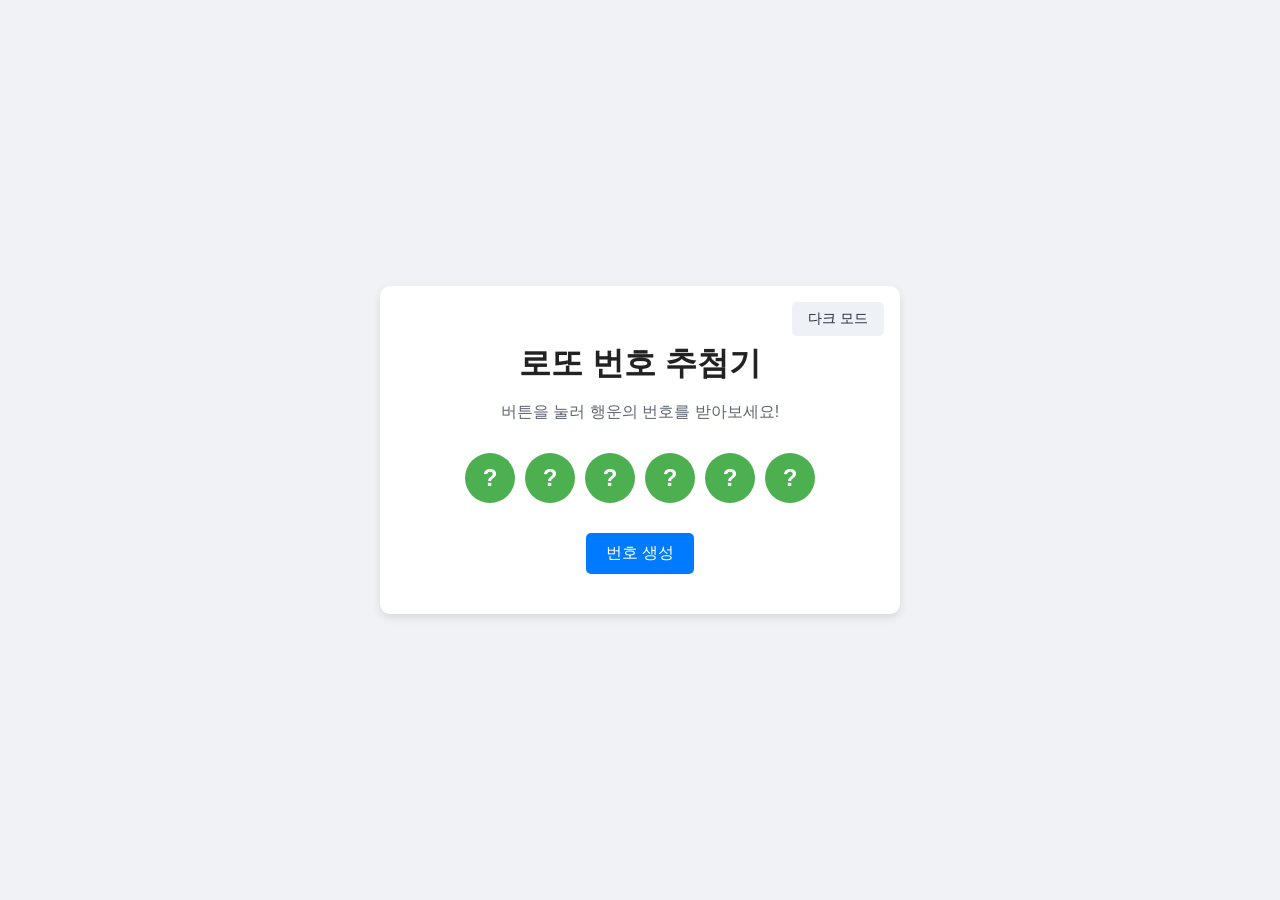
==== commit fa732a97: "Add dark and light mode toggle" ====
--- a/index.html
+++ b/index.html
@@ -5,60 +5,136 @@
     <meta name="viewport" content="width=device-width, initial-scale=1.0">
     <title>로또 번호 생성기</title>
     <style>
+        :root {
+            color-scheme: light;
+            --page-bg: #f0f2f5;
+            --panel-bg: #ffffff;
+            --text: #222222;
+            --muted: #5f6673;
+            --number-bg: #4CAF50;
+            --number-text: #ffffff;
+            --button-bg: #007bff;
+            --button-hover: #0056b3;
+            --toggle-bg: #eef2f7;
+            --toggle-text: #1f2937;
+            --shadow: 0 4px 8px rgba(0,0,0,0.1);
+        }
+
+        body.dark-mode {
+            color-scheme: dark;
+            --page-bg: #111827;
+            --panel-bg: #1f2937;
+            --text: #f9fafb;
+            --muted: #cbd5e1;
+            --number-bg: #22c55e;
+            --number-text: #052e16;
+            --button-bg: #38bdf8;
+            --button-hover: #0ea5e9;
+            --toggle-bg: #374151;
+            --toggle-text: #f9fafb;
+            --shadow: 0 12px 30px rgba(0,0,0,0.35);
+        }
+
         body {
-            font-family: 'Arial', sans-serif;
+            font-family: Arial, sans-serif;
             display: flex;
             justify-content: center;
             align-items: center;
-            height: 100vh;
+            min-height: 100vh;
             margin: 0;
-            background-color: #f0f2f5;
+            background-color: var(--page-bg);
+            color: var(--text);
+            transition: background-color 0.3s, color 0.3s;
         }
+
         .container {
+            position: relative;
+            width: min(100% - 32px, 520px);
             text-align: center;
-            background-color: white;
-            padding: 40px;
+            background-color: var(--panel-bg);
+            padding: 56px 40px 40px;
             border-radius: 10px;
-            box-shadow: 0 4px 8px rgba(0,0,0,0.1);
+            box-shadow: var(--shadow);
+            box-sizing: border-box;
+            transition: background-color 0.3s, box-shadow 0.3s;
         }
+
         h1 {
-            color: #333;
+            color: var(--text);
+            margin: 0 0 16px;
         }
+
+        p {
+            color: var(--muted);
+            margin: 0;
+        }
+
         .lotto-numbers {
             display: flex;
             justify-content: center;
+            flex-wrap: wrap;
             gap: 10px;
             margin: 30px 0;
         }
+
         .number {
             width: 50px;
             height: 50px;
             border-radius: 50%;
-            background-color: #4CAF50;
-            color: white;
+            background-color: var(--number-bg);
+            color: var(--number-text);
             display: flex;
             justify-content: center;
             align-items: center;
             font-size: 24px;
             font-weight: bold;
+            transition: background-color 0.3s, color 0.3s;
         }
+
         button {
             padding: 10px 20px;
             font-size: 16px;
             cursor: pointer;
             border: none;
-            background-color: #007bff;
-            color: white;
+            background-color: var(--button-bg);
+            color: #ffffff;
             border-radius: 5px;
-            transition: background-color 0.3s;
+            transition: background-color 0.3s, transform 0.2s;
         }
+
         button:hover {
-            background-color: #0056b3;
+            background-color: var(--button-hover);
+        }
+
+        button:active {
+            transform: translateY(1px);
+        }
+
+        .theme-toggle {
+            position: absolute;
+            top: 16px;
+            right: 16px;
+            min-width: 92px;
+            padding: 8px 12px;
+            background-color: var(--toggle-bg);
+            color: var(--toggle-text);
+            font-size: 14px;
+        }
+
+        .theme-toggle:hover {
+            background-color: var(--toggle-bg);
+        }
+
+        @media (max-width: 480px) {
+            .container {
+                padding: 56px 20px 28px;
+            }
         }
     </style>
 </head>
 <body>
     <div class="container">
+        <button class="theme-toggle" id="theme-toggle" type="button" aria-label="다크 모드로 변경">다크 모드</button>
         <h1>로또 번호 추첨기</h1>
         <p>버튼을 눌러 행운의 번호를 받아보세요!</p>
         <div class="lotto-numbers" id="lotto-numbers">
@@ -69,10 +145,28 @@
             <div class="number">?</div>
             <div class="number">?</div>
         </div>
-        <button onclick="generateNumbers()">번호 생성</button>
+        <button type="button" onclick="generateNumbers()">번호 생성</button>
     </div>
 
     <script>
+        const themeToggle = document.getElementById('theme-toggle');
+        const savedTheme = localStorage.getItem('theme');
+        const prefersDark = window.matchMedia('(prefers-color-scheme: dark)').matches;
+
+        function setTheme(theme) {
+            const isDark = theme === 'dark';
+            document.body.classList.toggle('dark-mode', isDark);
+            themeToggle.textContent = isDark ? '화이트 모드' : '다크 모드';
+            themeToggle.setAttribute('aria-label', isDark ? '화이트 모드로 변경' : '다크 모드로 변경');
+            localStorage.setItem('theme', theme);
+        }
+
+        setTheme(savedTheme || (prefersDark ? 'dark' : 'light'));
+
+        themeToggle.addEventListener('click', () => {
+            setTheme(document.body.classList.contains('dark-mode') ? 'light' : 'dark');
+        });
+
         function generateNumbers() {
             const numbers = [];
             while (numbers.length < 6) {
@@ -90,4 +184,4 @@
         }
     </script>
 </body>
-</html>+</html>
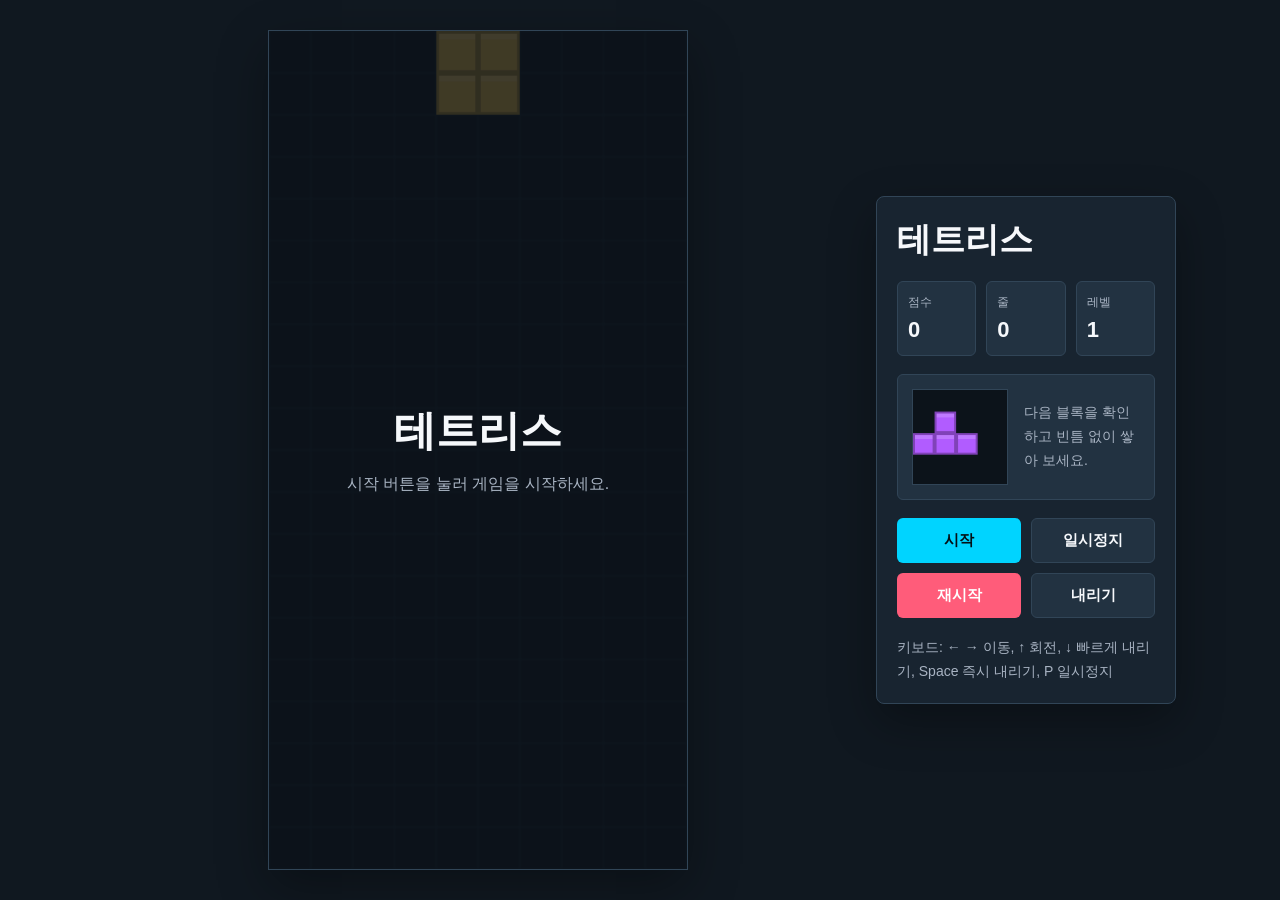
==== commit e78dc86c: "Replace lotto generator with Tetris game" ====
--- a/index.html
+++ b/index.html
@@ -3,185 +3,685 @@
 <head>
     <meta charset="UTF-8">
     <meta name="viewport" content="width=device-width, initial-scale=1.0">
-    <title>로또 번호 생성기</title>
+    <title>테트리스 게임</title>
     <style>
         :root {
-            color-scheme: light;
-            --page-bg: #f0f2f5;
-            --panel-bg: #ffffff;
-            --text: #222222;
-            --muted: #5f6673;
-            --number-bg: #4CAF50;
-            --number-text: #ffffff;
-            --button-bg: #007bff;
-            --button-hover: #0056b3;
-            --toggle-bg: #eef2f7;
-            --toggle-text: #1f2937;
-            --shadow: 0 4px 8px rgba(0,0,0,0.1);
-        }
-
-        body.dark-mode {
             color-scheme: dark;
-            --page-bg: #111827;
-            --panel-bg: #1f2937;
-            --text: #f9fafb;
-            --muted: #cbd5e1;
-            --number-bg: #22c55e;
-            --number-text: #052e16;
-            --button-bg: #38bdf8;
-            --button-hover: #0ea5e9;
-            --toggle-bg: #374151;
-            --toggle-text: #f9fafb;
-            --shadow: 0 12px 30px rgba(0,0,0,0.35);
+            --bg: #101820;
+            --panel: #182430;
+            --panel-2: #223241;
+            --text: #f6f8fb;
+            --muted: #a8b3c2;
+            --line: #314557;
+            --accent: #00d4ff;
+            --accent-2: #f9c74f;
+            --danger: #ff5c7a;
+            --shadow: 0 18px 48px rgba(0, 0, 0, 0.32);
+        }
+
+        * {
+            box-sizing: border-box;
         }
 
         body {
+            margin: 0;
+            min-height: 100vh;
             font-family: Arial, sans-serif;
-            display: flex;
-            justify-content: center;
+            background: var(--bg);
+            color: var(--text);
+        }
+
+        .app {
+            width: min(1120px, 100%);
+            min-height: 100vh;
+            margin: 0 auto;
+            padding: 24px;
+            display: grid;
+            grid-template-columns: 1fr 300px;
+            gap: 24px;
             align-items: center;
-            min-height: 100vh;
+        }
+
+        .game-area {
+            display: grid;
+            place-items: center;
+        }
+
+        .board-shell {
+            position: relative;
+            width: min(100%, 420px);
+            aspect-ratio: 1 / 2;
+            border: 1px solid var(--line);
+            background: #0c131a;
+            box-shadow: var(--shadow);
+        }
+
+        canvas {
+            display: block;
+            width: 100%;
+            height: 100%;
+            image-rendering: crisp-edges;
+        }
+
+        .overlay {
+            position: absolute;
+            inset: 0;
+            display: grid;
+            place-items: center;
+            padding: 24px;
+            text-align: center;
+            background: rgba(12, 19, 26, 0.78);
+        }
+
+        .overlay.hidden {
+            display: none;
+        }
+
+        .overlay h2 {
+            margin: 0 0 12px;
+            font-size: clamp(28px, 5vw, 42px);
+            letter-spacing: 0;
+        }
+
+        .overlay p {
             margin: 0;
-            background-color: var(--page-bg);
+            color: var(--muted);
+            line-height: 1.6;
+        }
+
+        .side-panel {
+            background: var(--panel);
+            border: 1px solid var(--line);
+            border-radius: 8px;
+            padding: 20px;
+            box-shadow: var(--shadow);
+        }
+
+        h1 {
+            margin: 0 0 18px;
+            font-size: 34px;
+            letter-spacing: 0;
+        }
+
+        .stats {
+            display: grid;
+            grid-template-columns: repeat(3, 1fr);
+            gap: 10px;
+            margin-bottom: 18px;
+        }
+
+        .stat {
+            background: var(--panel-2);
+            border: 1px solid var(--line);
+            border-radius: 6px;
+            padding: 12px 10px;
+            min-width: 0;
+        }
+
+        .label {
+            display: block;
+            color: var(--muted);
+            font-size: 12px;
+            margin-bottom: 6px;
+        }
+
+        .value {
+            display: block;
+            font-size: 22px;
+            font-weight: 700;
             color: var(--text);
-            transition: background-color 0.3s, color 0.3s;
-        }
-
-        .container {
-            position: relative;
-            width: min(100% - 32px, 520px);
-            text-align: center;
-            background-color: var(--panel-bg);
-            padding: 56px 40px 40px;
-            border-radius: 10px;
-            box-shadow: var(--shadow);
-            box-sizing: border-box;
-            transition: background-color 0.3s, box-shadow 0.3s;
-        }
-
-        h1 {
+        }
+
+        .next-wrap {
+            display: grid;
+            grid-template-columns: auto 1fr;
+            gap: 16px;
+            align-items: center;
+            margin: 18px 0;
+            padding: 14px;
+            background: var(--panel-2);
+            border: 1px solid var(--line);
+            border-radius: 6px;
+        }
+
+        #next {
+            width: 96px;
+            height: 96px;
+            background: #0c131a;
+            border: 1px solid var(--line);
+        }
+
+        .buttons {
+            display: grid;
+            grid-template-columns: 1fr 1fr;
+            gap: 10px;
+            margin: 18px 0;
+        }
+
+        button {
+            border: 0;
+            border-radius: 6px;
+            padding: 12px 14px;
+            min-height: 44px;
+            background: var(--accent);
+            color: #041016;
+            font-weight: 700;
+            font-size: 15px;
+            cursor: pointer;
+        }
+
+        button.secondary {
+            background: var(--panel-2);
             color: var(--text);
-            margin: 0 0 16px;
-        }
-
-        p {
-            color: var(--muted);
-            margin: 0;
-        }
-
-        .lotto-numbers {
-            display: flex;
-            justify-content: center;
-            flex-wrap: wrap;
-            gap: 10px;
-            margin: 30px 0;
-        }
-
-        .number {
-            width: 50px;
-            height: 50px;
-            border-radius: 50%;
-            background-color: var(--number-bg);
-            color: var(--number-text);
-            display: flex;
-            justify-content: center;
-            align-items: center;
-            font-size: 24px;
-            font-weight: bold;
-            transition: background-color 0.3s, color 0.3s;
-        }
-
-        button {
-            padding: 10px 20px;
-            font-size: 16px;
-            cursor: pointer;
-            border: none;
-            background-color: var(--button-bg);
+            border: 1px solid var(--line);
+        }
+
+        button.danger {
+            background: var(--danger);
             color: #ffffff;
-            border-radius: 5px;
-            transition: background-color 0.3s, transform 0.2s;
-        }
-
-        button:hover {
-            background-color: var(--button-hover);
         }
 
         button:active {
             transform: translateY(1px);
         }
 
-        .theme-toggle {
-            position: absolute;
-            top: 16px;
-            right: 16px;
-            min-width: 92px;
-            padding: 8px 12px;
-            background-color: var(--toggle-bg);
-            color: var(--toggle-text);
+        .controls {
+            color: var(--muted);
             font-size: 14px;
-        }
-
-        .theme-toggle:hover {
-            background-color: var(--toggle-bg);
+            line-height: 1.7;
+            margin: 0;
+        }
+
+        .mobile-controls {
+            display: none;
+            grid-template-columns: repeat(5, 1fr);
+            gap: 8px;
+            margin-top: 16px;
+        }
+
+        .mobile-controls button {
+            min-height: 48px;
+            padding: 10px;
+            background: var(--panel-2);
+            color: var(--text);
+            border: 1px solid var(--line);
+            font-size: 20px;
+        }
+
+        @media (max-width: 860px) {
+            .app {
+                grid-template-columns: 1fr;
+                align-items: start;
+                padding: 16px;
+            }
+
+            .side-panel {
+                order: -1;
+            }
+
+            h1 {
+                font-size: 28px;
+            }
+
+            .mobile-controls {
+                display: grid;
+            }
         }
 
         @media (max-width: 480px) {
-            .container {
-                padding: 56px 20px 28px;
+            .app {
+                gap: 14px;
+            }
+
+            .stats {
+                grid-template-columns: 1fr 1fr 1fr;
+                gap: 8px;
+            }
+
+            .stat {
+                padding: 10px 8px;
+            }
+
+            .value {
+                font-size: 18px;
+            }
+
+            .next-wrap {
+                grid-template-columns: 88px 1fr;
+            }
+
+            #next {
+                width: 88px;
+                height: 88px;
             }
         }
     </style>
 </head>
 <body>
-    <div class="container">
-        <button class="theme-toggle" id="theme-toggle" type="button" aria-label="다크 모드로 변경">다크 모드</button>
-        <h1>로또 번호 추첨기</h1>
-        <p>버튼을 눌러 행운의 번호를 받아보세요!</p>
-        <div class="lotto-numbers" id="lotto-numbers">
-            <div class="number">?</div>
-            <div class="number">?</div>
-            <div class="number">?</div>
-            <div class="number">?</div>
-            <div class="number">?</div>
-            <div class="number">?</div>
-        </div>
-        <button type="button" onclick="generateNumbers()">번호 생성</button>
-    </div>
+    <main class="app">
+        <section class="game-area" aria-label="테트리스 게임 보드">
+            <div class="board-shell">
+                <canvas id="board" width="300" height="600"></canvas>
+                <div class="overlay" id="overlay">
+                    <div>
+                        <h2 id="overlay-title">테트리스</h2>
+                        <p id="overlay-text">시작 버튼을 눌러 게임을 시작하세요.</p>
+                    </div>
+                </div>
+            </div>
+            <div class="mobile-controls" aria-label="모바일 조작 버튼">
+                <button type="button" data-action="left" aria-label="왼쪽">◀</button>
+                <button type="button" data-action="rotate" aria-label="회전">↻</button>
+                <button type="button" data-action="right" aria-label="오른쪽">▶</button>
+                <button type="button" data-action="down" aria-label="아래">▼</button>
+                <button type="button" data-action="drop" aria-label="즉시 내리기">◆</button>
+            </div>
+        </section>
+
+        <aside class="side-panel">
+            <h1>테트리스</h1>
+            <div class="stats" aria-label="게임 정보">
+                <div class="stat">
+                    <span class="label">점수</span>
+                    <span class="value" id="score">0</span>
+                </div>
+                <div class="stat">
+                    <span class="label">줄</span>
+                    <span class="value" id="lines">0</span>
+                </div>
+                <div class="stat">
+                    <span class="label">레벨</span>
+                    <span class="value" id="level">1</span>
+                </div>
+            </div>
+
+            <div class="next-wrap">
+                <canvas id="next" width="96" height="96" aria-label="다음 블록"></canvas>
+                <p class="controls">다음 블록을 확인하고 빈틈 없이 쌓아 보세요.</p>
+            </div>
+
+            <div class="buttons">
+                <button type="button" id="start-btn">시작</button>
+                <button type="button" id="pause-btn" class="secondary">일시정지</button>
+                <button type="button" id="restart-btn" class="danger">재시작</button>
+                <button type="button" id="drop-btn" class="secondary">내리기</button>
+            </div>
+
+            <p class="controls">키보드: ← → 이동, ↑ 회전, ↓ 빠르게 내리기, Space 즉시 내리기, P 일시정지</p>
+        </aside>
+    </main>
 
     <script>
-        const themeToggle = document.getElementById('theme-toggle');
-        const savedTheme = localStorage.getItem('theme');
-        const prefersDark = window.matchMedia('(prefers-color-scheme: dark)').matches;
-
-        function setTheme(theme) {
-            const isDark = theme === 'dark';
-            document.body.classList.toggle('dark-mode', isDark);
-            themeToggle.textContent = isDark ? '화이트 모드' : '다크 모드';
-            themeToggle.setAttribute('aria-label', isDark ? '화이트 모드로 변경' : '다크 모드로 변경');
-            localStorage.setItem('theme', theme);
-        }
-
-        setTheme(savedTheme || (prefersDark ? 'dark' : 'light'));
-
-        themeToggle.addEventListener('click', () => {
-            setTheme(document.body.classList.contains('dark-mode') ? 'light' : 'dark');
+        const canvas = document.getElementById('board');
+        const ctx = canvas.getContext('2d');
+        const nextCanvas = document.getElementById('next');
+        const nextCtx = nextCanvas.getContext('2d');
+        const scoreEl = document.getElementById('score');
+        const linesEl = document.getElementById('lines');
+        const levelEl = document.getElementById('level');
+        const overlay = document.getElementById('overlay');
+        const overlayTitle = document.getElementById('overlay-title');
+        const overlayText = document.getElementById('overlay-text');
+        const startBtn = document.getElementById('start-btn');
+        const pauseBtn = document.getElementById('pause-btn');
+        const restartBtn = document.getElementById('restart-btn');
+        const dropBtn = document.getElementById('drop-btn');
+
+        const COLS = 10;
+        const ROWS = 20;
+        const BLOCK = 30;
+        const COLORS = {
+            I: '#00d4ff',
+            J: '#4f7cff',
+            L: '#ff9f1c',
+            O: '#f9c74f',
+            S: '#43d17a',
+            T: '#b15cff',
+            Z: '#ff5c7a'
+        };
+        const SHAPES = {
+            I: [[1, 1, 1, 1]],
+            J: [[1, 0, 0], [1, 1, 1]],
+            L: [[0, 0, 1], [1, 1, 1]],
+            O: [[1, 1], [1, 1]],
+            S: [[0, 1, 1], [1, 1, 0]],
+            T: [[0, 1, 0], [1, 1, 1]],
+            Z: [[1, 1, 0], [0, 1, 1]]
+        };
+        const TYPES = Object.keys(SHAPES);
+        const POINTS = [0, 100, 300, 500, 800];
+
+        let board;
+        let current;
+        let nextPiece;
+        let score;
+        let lines;
+        let level;
+        let running = false;
+        let paused = false;
+        let gameOver = false;
+        let dropCounter = 0;
+        let lastTime = 0;
+        let rafId = null;
+
+        function createBoard() {
+            return Array.from({ length: ROWS }, () => Array(COLS).fill(null));
+        }
+
+        function randomPiece() {
+            const type = TYPES[Math.floor(Math.random() * TYPES.length)];
+            const matrix = SHAPES[type].map(row => row.slice());
+            return {
+                type,
+                matrix,
+                x: Math.floor((COLS - matrix[0].length) / 2),
+                y: 0
+            };
+        }
+
+        function resetGame() {
+            board = createBoard();
+            current = randomPiece();
+            nextPiece = randomPiece();
+            score = 0;
+            lines = 0;
+            level = 1;
+            running = false;
+            paused = false;
+            gameOver = false;
+            dropCounter = 0;
+            lastTime = 0;
+            updateStats();
+            draw();
+            showOverlay('테트리스', '시작 버튼을 눌러 게임을 시작하세요.');
+        }
+
+        function updateStats() {
+            scoreEl.textContent = score;
+            linesEl.textContent = lines;
+            levelEl.textContent = level;
+        }
+
+        function showOverlay(title, text) {
+            overlayTitle.textContent = title;
+            overlayText.textContent = text;
+            overlay.classList.remove('hidden');
+        }
+
+        function hideOverlay() {
+            overlay.classList.add('hidden');
+        }
+
+        function drawCell(context, x, y, size, color) {
+            context.fillStyle = color;
+            context.fillRect(x, y, size, size);
+            context.fillStyle = 'rgba(255,255,255,0.18)';
+            context.fillRect(x + 2, y + 2, size - 4, 4);
+            context.strokeStyle = 'rgba(0,0,0,0.28)';
+            context.lineWidth = 2;
+            context.strokeRect(x + 1, y + 1, size - 2, size - 2);
+        }
+
+        function drawGrid() {
+            ctx.fillStyle = '#0c131a';
+            ctx.fillRect(0, 0, canvas.width, canvas.height);
+            ctx.strokeStyle = '#172431';
+            ctx.lineWidth = 1;
+            for (let x = 0; x <= COLS; x += 1) {
+                ctx.beginPath();
+                ctx.moveTo(x * BLOCK, 0);
+                ctx.lineTo(x * BLOCK, canvas.height);
+                ctx.stroke();
+            }
+            for (let y = 0; y <= ROWS; y += 1) {
+                ctx.beginPath();
+                ctx.moveTo(0, y * BLOCK);
+                ctx.lineTo(canvas.width, y * BLOCK);
+                ctx.stroke();
+            }
+        }
+
+        function drawMatrix(matrix, offsetX, offsetY, context = ctx, size = BLOCK, color = null) {
+            matrix.forEach((row, y) => {
+                row.forEach((value, x) => {
+                    if (value) {
+                        drawCell(context, (offsetX + x) * size, (offsetY + y) * size, size, color || value);
+                    }
+                });
+            });
+        }
+
+        function drawBoard() {
+            board.forEach((row, y) => {
+                row.forEach((value, x) => {
+                    if (value) {
+                        drawCell(ctx, x * BLOCK, y * BLOCK, BLOCK, value);
+                    }
+                });
+            });
+        }
+
+        function drawNext() {
+            nextCtx.fillStyle = '#0c131a';
+            nextCtx.fillRect(0, 0, nextCanvas.width, nextCanvas.height);
+            if (!nextPiece) return;
+            const size = 22;
+            const matrix = nextPiece.matrix;
+            const offsetX = Math.floor((nextCanvas.width / size - matrix[0].length) / 2);
+            const offsetY = Math.floor((nextCanvas.height / size - matrix.length) / 2);
+            drawMatrix(matrix, offsetX, offsetY, nextCtx, size, COLORS[nextPiece.type]);
+        }
+
+        function draw() {
+            drawGrid();
+            drawBoard();
+            if (current) {
+                drawMatrix(current.matrix, current.x, current.y, ctx, BLOCK, COLORS[current.type]);
+            }
+            drawNext();
+        }
+
+        function collide(piece) {
+            return piece.matrix.some((row, y) => row.some((value, x) => {
+                if (!value) return false;
+                const nextX = piece.x + x;
+                const nextY = piece.y + y;
+                return nextX < 0 || nextX >= COLS || nextY >= ROWS || (nextY >= 0 && board[nextY][nextX]);
+            }));
+        }
+
+        function merge(piece) {
+            piece.matrix.forEach((row, y) => {
+                row.forEach((value, x) => {
+                    if (value) {
+                        board[piece.y + y][piece.x + x] = COLORS[piece.type];
+                    }
+                });
+            });
+        }
+
+        function clearLines() {
+            let cleared = 0;
+            for (let y = ROWS - 1; y >= 0; y -= 1) {
+                if (board[y].every(Boolean)) {
+                    board.splice(y, 1);
+                    board.unshift(Array(COLS).fill(null));
+                    cleared += 1;
+                    y += 1;
+                }
+            }
+            if (cleared) {
+                lines += cleared;
+                score += POINTS[cleared] * level;
+                level = Math.floor(lines / 10) + 1;
+                updateStats();
+            }
+        }
+
+        function rotate(matrix) {
+            return matrix[0].map((_, index) => matrix.map(row => row[index]).reverse());
+        }
+
+        function rotatePiece() {
+            if (!canPlay()) return;
+            const original = current.matrix;
+            const originalX = current.x;
+            current.matrix = rotate(current.matrix);
+            const kicks = [0, -1, 1, -2, 2];
+            for (const kick of kicks) {
+                current.x = originalX + kick;
+                if (!collide(current)) {
+                    draw();
+                    return;
+                }
+            }
+            current.matrix = original;
+            current.x = originalX;
+        }
+
+        function movePiece(direction) {
+            if (!canPlay()) return;
+            current.x += direction;
+            if (collide(current)) current.x -= direction;
+            draw();
+        }
+
+        function softDrop() {
+            if (!canPlay()) return;
+            current.y += 1;
+            if (collide(current)) {
+                current.y -= 1;
+                lockPiece();
+            } else {
+                score += 1;
+                updateStats();
+            }
+            dropCounter = 0;
+            draw();
+        }
+
+        function hardDrop() {
+            if (!canPlay()) return;
+            let distance = 0;
+            while (!collide(current)) {
+                current.y += 1;
+                distance += 1;
+            }
+            current.y -= 1;
+            score += Math.max(0, distance - 1) * 2;
+            lockPiece();
+            updateStats();
+            draw();
+        }
+
+        function lockPiece() {
+            merge(current);
+            clearLines();
+            current = nextPiece;
+            current.x = Math.floor((COLS - current.matrix[0].length) / 2);
+            current.y = 0;
+            nextPiece = randomPiece();
+            if (collide(current)) {
+                endGame();
+            }
+        }
+
+        function dropInterval() {
+            return Math.max(120, 900 - (level - 1) * 70);
+        }
+
+        function update(time = 0) {
+            if (!running) return;
+            const delta = time - lastTime;
+            lastTime = time;
+            if (!paused && !gameOver) {
+                dropCounter += delta;
+                if (dropCounter > dropInterval()) {
+                    softDrop();
+                }
+                draw();
+            }
+            rafId = requestAnimationFrame(update);
+        }
+
+        function startGame() {
+            if (gameOver) resetGame();
+            if (!running) {
+                running = true;
+                paused = false;
+                hideOverlay();
+                lastTime = performance.now();
+                rafId = requestAnimationFrame(update);
+                return;
+            }
+            if (paused) togglePause();
+        }
+
+        function togglePause() {
+            if (!running || gameOver) return;
+            paused = !paused;
+            if (paused) {
+                showOverlay('일시정지', 'P 또는 일시정지 버튼으로 계속할 수 있습니다.');
+            } else {
+                hideOverlay();
+                lastTime = performance.now();
+            }
+        }
+
+        function endGame() {
+            gameOver = true;
+            running = false;
+            if (rafId) cancelAnimationFrame(rafId);
+            draw();
+            showOverlay('게임 오버', `점수 ${score}점, ${lines}줄을 지웠습니다.`);
+        }
+
+        function canPlay() {
+            return running && !paused && !gameOver;
+        }
+
+        startBtn.addEventListener('click', startGame);
+        pauseBtn.addEventListener('click', togglePause);
+        restartBtn.addEventListener('click', () => {
+            if (rafId) cancelAnimationFrame(rafId);
+            resetGame();
+            startGame();
         });
-
-        function generateNumbers() {
-            const numbers = [];
-            while (numbers.length < 6) {
-                const randomNumber = Math.floor(Math.random() * 45) + 1;
-                if (!numbers.includes(randomNumber)) {
-                    numbers.push(randomNumber);
-                }
-            }
-            numbers.sort((a, b) => a - b);
-
-            const numberDivs = document.querySelectorAll('.number');
-            numberDivs.forEach((div, index) => {
-                div.textContent = numbers[index];
+        dropBtn.addEventListener('click', hardDrop);
+
+        document.querySelectorAll('[data-action]').forEach(button => {
+            button.addEventListener('click', () => {
+                const action = button.dataset.action;
+                if (action === 'left') movePiece(-1);
+                if (action === 'right') movePiece(1);
+                if (action === 'rotate') rotatePiece();
+                if (action === 'down') softDrop();
+                if (action === 'drop') hardDrop();
             });
-        }
+        });
+
+        document.addEventListener('keydown', event => {
+            if (event.key === 'ArrowLeft') {
+                event.preventDefault();
+                movePiece(-1);
+            } else if (event.key === 'ArrowRight') {
+                event.preventDefault();
+                movePiece(1);
+            } else if (event.key === 'ArrowUp') {
+                event.preventDefault();
+                rotatePiece();
+            } else if (event.key === 'ArrowDown') {
+                event.preventDefault();
+                softDrop();
+            } else if (event.code === 'Space') {
+                event.preventDefault();
+                hardDrop();
+            } else if (event.key.toLowerCase() === 'p') {
+                togglePause();
+            }
+        });
+
+        resetGame();
     </script>
 </body>
 </html>
